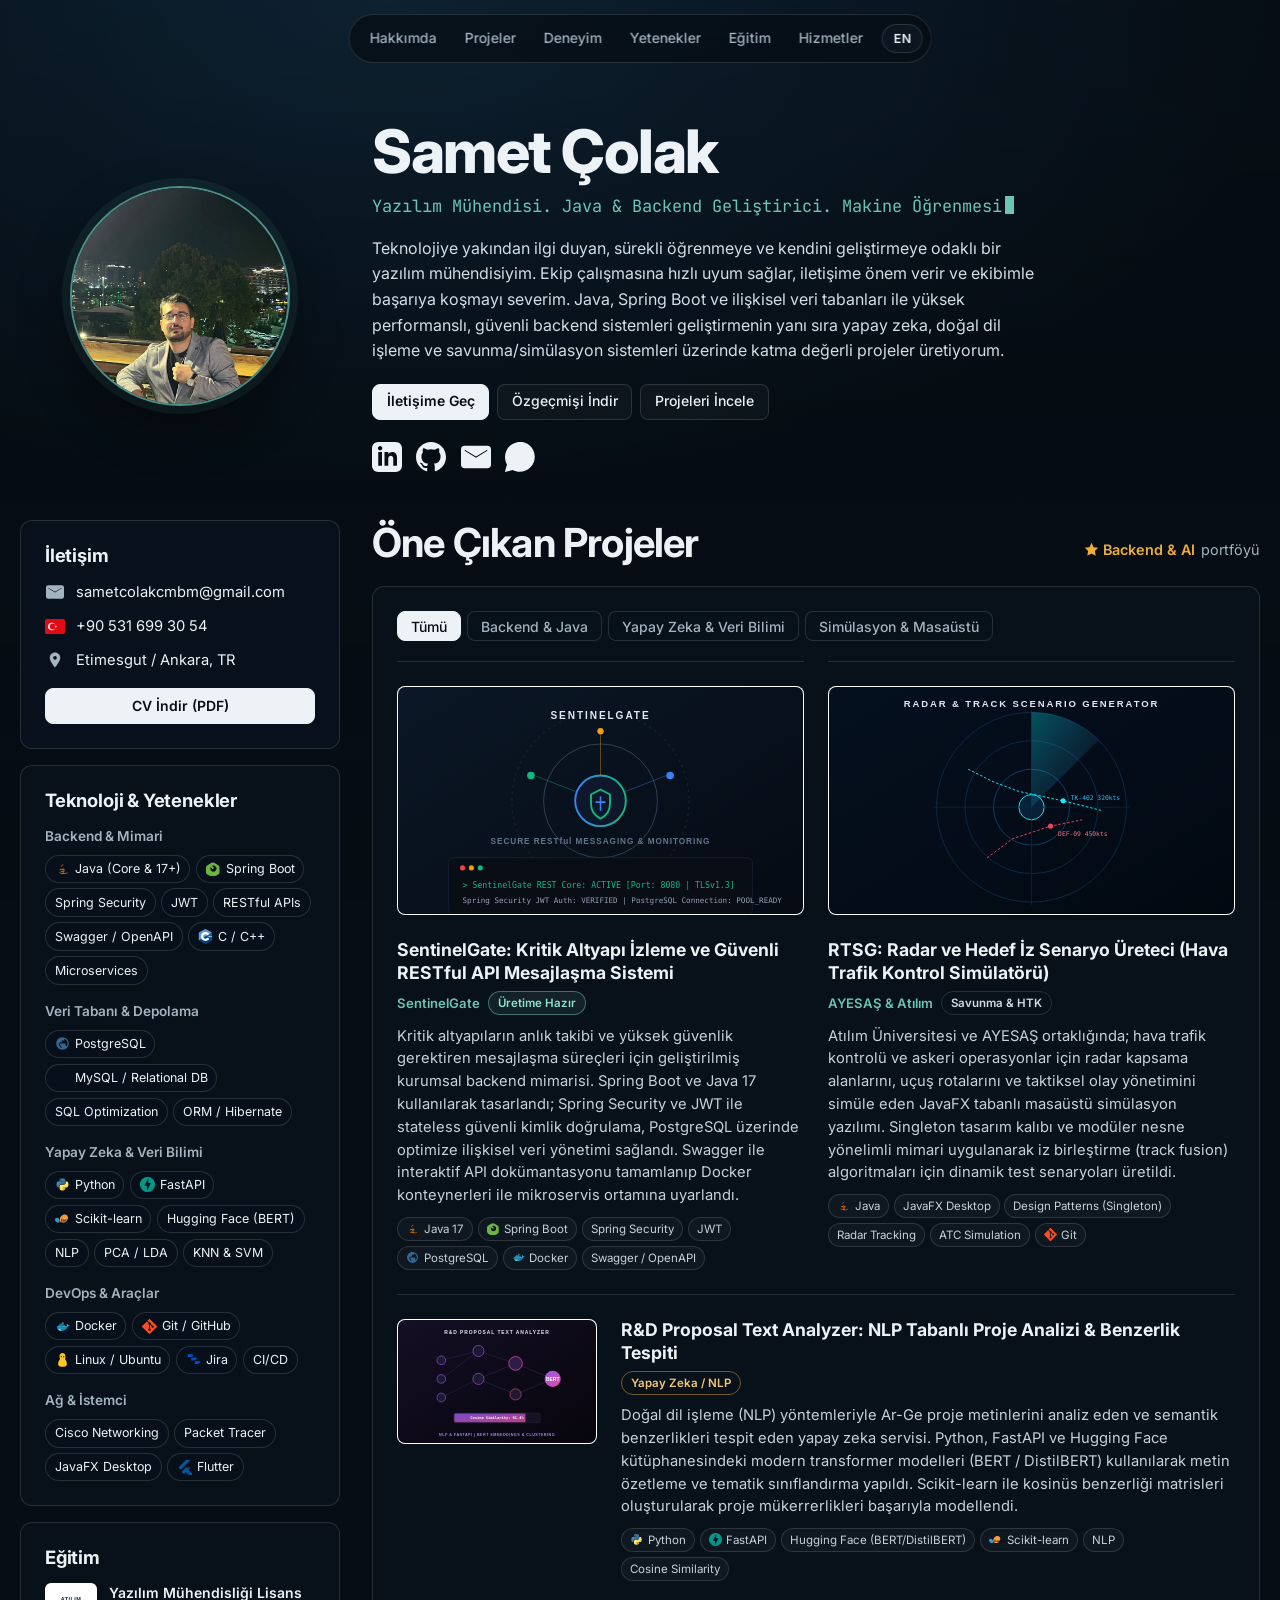
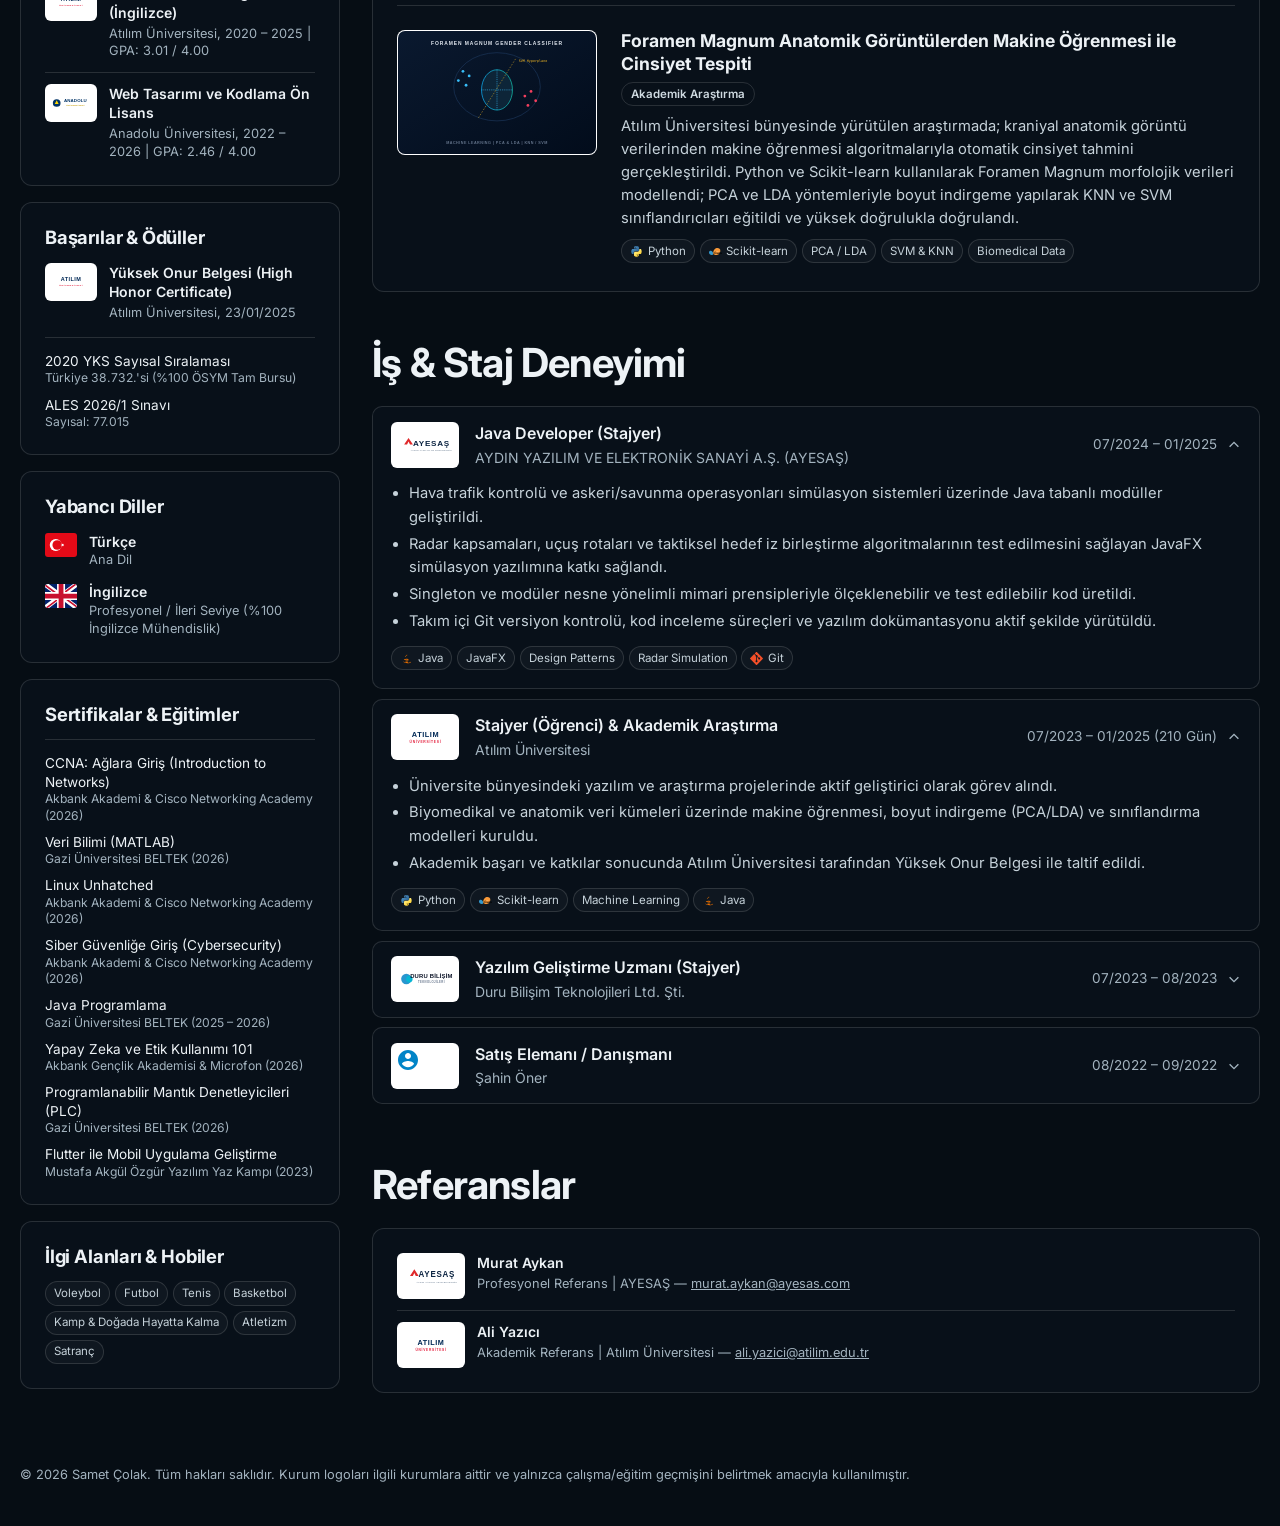
==== index.html @ aaaf3bf4 "feat: initial portfolio deployment" ====
<!doctype html>
<html lang="tr" data-title-en="Samet Çolak | Software Engineer & Backend Developer" data-title-tr="Samet Çolak | Yazılım Mühendisi & Backend Geliştirici">
<head>
<meta charset="utf-8">
<meta name="viewport" content="width=device-width, initial-scale=1">
<script>
(function(){var r=document.documentElement,l;r.classList.add('js');try{l=localStorage.getItem('site-lang')}catch(e){}
r.lang=l==='en'?'en':'tr';document.title=r.dataset['title'+(r.lang==='en'?'En':'Tr')]||r.dataset.titleTr})();
</script>
<title>Samet Çolak | Yazılım Mühendisi & Backend Geliştirici</title>
<meta name="description" content="Samet Çolak: Yazılım Mühendisi ve Backend Geliştirici. Java, Spring Boot, PostgreSQL, Yapay Zeka ve Dağıtık Sistemler.">
<meta name="author" content="Samet Çolak">
<link rel="canonical" href="https://sametcolak.github.io/">
<meta property="og:type" content="profile">
<meta property="og:title" content="Samet Çolak | Yazılım Mühendisi & Backend Geliştirici">
<meta property="og:description" content="Java, Spring Boot, PostgreSQL, Yapay Zeka ve Simülasyon Sistemleri.">
<meta property="og:image" content="assets/img/portrait.jpg">
<meta name="theme-color" content="#060d14">
<link rel="icon" href="assets/img/flags/tr.svg" type="image/svg+xml">
<link rel="preconnect" href="https://fonts.googleapis.com">
<link rel="preconnect" href="https://fonts.gstatic.com" crossorigin>
<link rel="stylesheet" href="https://fonts.googleapis.com/css2?family=Inter:wght@400;500;600;700;800&family=JetBrains+Mono:wght@400;500&display=swap">
<link rel="stylesheet" href="assets/css/site.css">
<script type="application/ld+json">
{
  "@context": "https://schema.org",
  "@type": "Person",
  "name": "Samet Çolak",
  "image": "assets/img/portrait.jpg",
  "email": "mailto:sametcolakcmbm@gmail.com",
  "telephone": "+905316993054",
  "jobTitle": "Software Engineer & Backend Developer",
  "alumniOf": [
    {"@type": "CollegeOrUniversity", "name": "Atılım Üniversitesi"},
    {"@type": "CollegeOrUniversity", "name": "Anadolu Üniversitesi"}
  ],
  "knowsAbout": [
    "Java",
    "Spring Boot",
    "PostgreSQL",
    "Python",
    "Docker",
    "Machine Learning",
    "REST APIs",
    "Software Architecture"
  ]
}
</script>
</head>
<body>
<a class="skip" href="#main"><span lang="en">Skip to content</span><span lang="tr">İçeriğe atla</span></a>
<div id="bg" aria-hidden="true"></div>

<nav class="nav" aria-label="Main">
  <a href="#about"><span lang="en">About</span><span lang="tr">Hakkımda</span></a>
  <a href="#projects"><span lang="en">Projects</span><span lang="tr">Projeler</span></a>
  <a href="#experience"><span lang="en">Experience</span><span lang="tr">Deneyim</span></a>
  <a href="#stack"><span lang="en">Stack</span><span lang="tr">Yetenekler</span></a>
  <a href="#education"><span lang="en">Education</span><span lang="tr">Eğitim</span></a>
  <a href="consulting.html"><span lang="en">Services</span><span lang="tr">Hizmetler</span></a>
  <a class="narrow-only" href="#contact"><span lang="en">Contact</span><span lang="tr">İletişim</span></a>
  <button id="lang-toggle" type="button">EN</button>
</nav>

<main id="main">
<header class="hero wide" id="about">
  <img class="portrait" src="assets/img/portrait.jpg" width="1100" height="1467" alt="Samet Çolak" fetchpriority="high">
  <div class="hero-copy">
    <h1>Samet Çolak</h1>
    <p class="typed" data-tr="Yazılım Mühendisi. Java &amp; Backend Geliştirici. Makine Öğrenmesi &amp; Sistemler." data-en="Software Engineer. Java &amp; Backend Developer. Machine Learning &amp; Systems."><span class="typed-text"><span lang="tr">Yazılım Mühendisi. Java &amp; Backend Geliştirici. Makine Öğrenmesi &amp; Sistemler.</span><span lang="en">Software Engineer. Java &amp; Backend Developer. Machine Learning &amp; Systems.</span></span><i aria-hidden="true"></i></p>
    <p class="bio" lang="tr">Teknolojiye yakından ilgi duyan, sürekli öğrenmeye ve kendini geliştirmeye odaklı bir yazılım mühendisiyim. Ekip çalışmasına hızlı uyum sağlar, iletişime önem verir ve ekibimle başarıya koşmayı severim. Java, Spring Boot ve ilişkisel veri tabanları ile yüksek performanslı, güvenli backend sistemleri geliştirmenin yanı sıra yapay zeka, doğal dil işleme ve savunma/simülasyon sistemleri üzerinde katma değerli projeler üretiyorum.</p>
    <p class="bio" lang="en">Passionate and disciplined Software Engineer focused on building high-performance, secure and scalable backend systems using Java, Spring Boot and relational databases. Experienced in machine learning, NLP and defense/mission-critical simulation software. Committed to continuous learning, strong communication and delivering reliable production systems.</p>
    <div class="acts">
      <a class="act solid" href="mailto:sametcolakcmbm@gmail.com"><span lang="en">Get in touch</span><span lang="tr">İletişime Geç</span></a>
      <a class="act" href="assets/docs/Samet_Colak_CV.pdf" download><span lang="en">Download CV</span><span lang="tr">Özgeçmişi İndir</span></a>
      <a class="act" href="#projects"><span lang="en">Explore Projects</span><span lang="tr">Projeleri İncele</span></a>
    </div>
    <div class="socials">
      <a href="https://www.linkedin.com/in/samet-colak" target="_blank" rel="noopener" aria-label="LinkedIn" title="LinkedIn"><svg viewBox="0 0 24 24" width="30" height="30" fill="currentColor" aria-hidden="true"><path d="M19 0h-14c-2.761 0-5 2.239-5 5v14c0 2.761 2.239 5 5 5h14c2.762 0 5-2.239 5-5v-14c0-2.761-2.238-5-5-5zm-11 19h-3v-11h3v11zm-1.5-12.268c-.966 0-1.75-.79-1.75-1.764s.784-1.764 1.75-1.764 1.75.79 1.75 1.764-.783 1.764-1.75 1.764zm13.5 12.268h-3v-5.604c0-3.368-4-3.113-4 0v5.604h-3v-11h3v1.765c1.396-2.586 7-2.777 7 2.476v6.759z"/></svg></a>
      <a href="https://github.com/sametcolak" target="_blank" rel="noopener" aria-label="GitHub" title="GitHub"><svg viewBox="0 0 24 24" width="30" height="30" fill="currentColor" aria-hidden="true"><path d="M12 0c-6.626 0-12 5.373-12 12 0 5.302 3.438 9.8 8.207 11.387.599.111.793-.261.793-.577v-2.234c-3.338.726-4.033-1.416-4.033-1.416-.546-1.387-1.333-1.756-1.333-1.756-1.089-.745.083-.729.083-.729 1.205.084 1.839 1.237 1.839 1.237 1.07 1.834 2.807 1.304 3.492.997.107-.775.418-1.305.762-1.604-2.665-.305-5.467-1.334-5.467-5.931 0-1.311.469-2.381 1.236-3.221-.124-.303-.535-1.524.117-3.176 0 0 1.008-.322 3.301 1.23.957-.266 1.983-.399 3.003-.404 1.02.005 2.047.138 3.006.404 2.291-1.552 3.297-1.23 3.297-1.23.653 1.653.242 2.874.118 3.176.77.84 1.235 1.911 1.235 3.221 0 4.609-2.807 5.624-5.479 5.921.43.372.823 1.102.823 2.222v3.293c0 .319.192.694.801.576 4.765-1.589 8.199-6.086 8.199-11.386 0-6.627-5.373-12-12-12z"/></svg></a>
      <a href="mailto:sametcolakcmbm@gmail.com" aria-label="Email" title="Email"><svg viewBox="0 0 24 24" width="30" height="30" fill="currentColor" aria-hidden="true"><path d="M3 3h18a3 3 0 0 1 3 3v12a3 3 0 0 1-3 3H3a3 3 0 0 1-3-3V6a3 3 0 0 1 3-3zm0 3.2V7l9 5.6L21 7v-.8l-9 5.4z"/></svg></a>
      <a href="https://wa.me/905316993054" target="_blank" rel="noopener" aria-label="WhatsApp" title="WhatsApp"><svg viewBox="0 0 24 24" width="30" height="30" fill="currentColor" aria-hidden="true"><path d="M12.031 6.172c-3.181 0-5.767 2.586-5.768 5.766-.001 1.298.38 2.27 1.019 3.287l-.582 2.128 2.182-.573c.978.58 1.911.928 3.145.929 3.178 0 5.767-2.587 5.768-5.766.001-3.187-2.575-5.77-5.764-5.771zm3.392 8.244c-.144.405-.837.774-1.17.824-.299.045-.677.063-1.092-.069-.252-.08-.575-.187-.988-.365-1.739-.751-2.874-2.502-2.961-2.617-.087-.116-.708-.94-.708-1.793s.448-1.273.607-1.446c.159-.173.346-.217.462-.217l.332.006c.106.005.249-.04.39.298.144.347.491 1.2.534 1.287.043.087.072.188.014.304-.058.116-.087.188-.173.289l-.26.304c-.087.086-.177.18-.076.354.101.174.449.741.964 1.201.662.591 1.221.774 1.394.86s.275.072.376-.044c.101-.116.433-.506.549-.68.116-.173.231-.145.39-.087s1.011.477 1.184.564.289.13.332.202c.045.072.045.419-.1.824zm-3.423-14.416c-6.627 0-12 5.373-12 12 0 2.158.57 4.184 1.564 5.938l-1.657 6.052 6.223-1.632c1.691.923 3.633 1.448 5.696 1.448 6.627 0 12-5.373 12-12 0-6.627-5.373-12-12-12z"/></svg></a>
    </div>
  </div>
</header>

<div class="layout wide">
<aside class="side" aria-label="Profile details">
  <section class="panel side-card" id="contact">
    <h2><span lang="en">Contact</span><span lang="tr">İletişim</span></h2>
    <ul class="contact-list">
      <li><svg viewBox="0 0 24 24" fill="currentColor" aria-hidden="true"><path d="M3 3h18a3 3 0 0 1 3 3v12a3 3 0 0 1-3 3H3a3 3 0 0 1-3-3V6a3 3 0 0 1 3-3zm0 3.2V7l9 5.6L21 7v-.8l-9 5.4z"/></svg><a href="mailto:sametcolakcmbm@gmail.com">sametcolakcmbm@gmail.com</a></li>
      <li><img src="assets/img/flags/tr.svg" alt="Türkiye" width="20" height="15"><a href="tel:+905316993054">+90 531 699 30 54</a></li>
      <li><svg viewBox="0 0 24 24" fill="currentColor" aria-hidden="true"><path d="M12 2C8.13 2 5 5.13 5 9c0 5.25 7 13 7 13s7-7.75 7-13c0-3.87-3.13-7-7-7zm0 9.5c-1.38 0-2.5-1.12-2.5-2.5s1.12-2.5 2.5-2.5 2.5 1.12 2.5 2.5-1.12 2.5-2.5 2.5z"/></svg><span>Etimesgut / Ankara, TR</span></li>
    </ul>
    <a class="act solid" href="assets/docs/Samet_Colak_CV.pdf" download><span lang="en">Download CV (PDF)</span><span lang="tr">CV İndir (PDF)</span></a>
  </section>

  <div class="side-rest">
    <section class="panel side-card" id="stack">
      <h2><span lang="en">Tech Stack &amp; Skills</span><span lang="tr">Teknoloji &amp; Yetenekler</span></h2>
      <div class="stack-group">
        <h3><span lang="en">Backend &amp; Architecture</span><span lang="tr">Backend &amp; Mimari</span></h3>
        <ul class="chips big">
          <li><img src="assets/img/tech/java.svg" alt="" width="16" height="16" loading="lazy">Java (Core &amp; 17+)</li>
          <li><img src="assets/img/tech/springboot.svg" alt="" width="16" height="16" loading="lazy">Spring Boot</li>
          <li>Spring Security</li>
          <li>JWT</li>
          <li>RESTful APIs</li>
          <li>Swagger / OpenAPI</li>
          <li><img src="assets/img/tech/cplusplus.svg" alt="" width="16" height="16" loading="lazy">C / C++</li>
          <li>Microservices</li>
        </ul>
      </div>
      <div class="stack-group">
        <h3><span lang="en">Databases &amp; Storage</span><span lang="tr">Veri Tabanı &amp; Depolama</span></h3>
        <ul class="chips big">
          <li><img src="assets/img/tech/postgresql.svg" alt="" width="16" height="16" loading="lazy">PostgreSQL</li>
          <li><img src="assets/img/tech/azuresqldatabase.svg" alt="" width="16" height="16" loading="lazy">MySQL / Relational DB</li>
          <li>SQL Optimization</li>
          <li>ORM / Hibernate</li>
        </ul>
      </div>
      <div class="stack-group">
        <h3><span lang="en">AI, ML &amp; Data Science</span><span lang="tr">Yapay Zeka &amp; Veri Bilimi</span></h3>
        <ul class="chips big">
          <li><img src="assets/img/tech/python.svg" alt="" width="16" height="16" loading="lazy">Python</li>
          <li><img src="assets/img/tech/fastapi.svg" alt="" width="16" height="16" loading="lazy">FastAPI</li>
          <li><img src="assets/img/tech/scikitlearn.svg" alt="" width="16" height="16" loading="lazy">Scikit-learn</li>
          <li>Hugging Face (BERT)</li>
          <li>NLP</li>
          <li>PCA / LDA</li>
          <li>KNN &amp; SVM</li>
        </ul>
      </div>
      <div class="stack-group">
        <h3><span lang="en">DevOps &amp; Infrastructure</span><span lang="tr">DevOps &amp; Araçlar</span></h3>
        <ul class="chips big">
          <li><img src="assets/img/tech/docker.svg" alt="" width="16" height="16" loading="lazy">Docker</li>
          <li><img src="assets/img/tech/git.svg" alt="" width="16" height="16" loading="lazy">Git / GitHub</li>
          <li><img src="assets/img/tech/linux.svg" alt="" width="16" height="16" loading="lazy">Linux / Ubuntu</li>
          <li><img src="assets/img/tech/jira.svg" alt="" width="16" height="16" loading="lazy">Jira</li>
          <li>CI/CD</li>
        </ul>
      </div>
      <div class="stack-group">
        <h3><span lang="en">Networking &amp; UI</span><span lang="tr">Ağ &amp; İstemci</span></h3>
        <ul class="chips big">
          <li>Cisco Networking</li>
          <li>Packet Tracer</li>
          <li>JavaFX Desktop</li>
          <li><img src="assets/img/tech/flutter.svg" alt="" width="16" height="16" loading="lazy">Flutter</li>
        </ul>
      </div>
    </section>

    <section class="panel side-card" id="education">
      <h2><span lang="en">Education</span><span lang="tr">Eğitim</span></h2>
      <ul class="rows">
        <li>
          <span class="mini"><img src="assets/img/logos/atilim.svg" alt="Atılım Üniversitesi" loading="lazy"></span>
          <span class="edu-title">
            <strong><span lang="en">B.Sc. in Software Engineering (English)</span><span lang="tr">Yazılım Mühendisliği Lisans (İngilizce)</span></strong>
            <span class="org">Atılım Üniversitesi, 2020 – 2025 | GPA: 3.01 / 4.00</span>
          </span>
        </li>
        <li>
          <span class="mini"><img src="assets/img/logos/anadolu.svg" alt="Anadolu Üniversitesi" loading="lazy"></span>
          <span class="edu-title">
            <strong><span lang="en">Associate Degree in Web Design &amp; Coding</span><span lang="tr">Web Tasarımı ve Kodlama Ön Lisans</span></strong>
            <span class="org">Anadolu Üniversitesi, 2022 – 2026 | GPA: 2.46 / 4.00</span>
          </span>
        </li>
      </ul>
    </section>

    <section class="panel side-card" id="awards">
      <h2><span lang="en">Honors &amp; Achievements</span><span lang="tr">Başarılar &amp; Ödüller</span></h2>
      <ul class="rows">
        <li>
          <span class="mini"><img src="assets/img/logos/atilim.svg" alt="Atılım Üniversitesi" loading="lazy"></span>
          <span class="edu-title">
            <strong><span lang="en">High Honor Certificate (Yüksek Onur Belgesi)</span><span lang="tr">Yüksek Onur Belgesi (High Honor Certificate)</span></strong>
            <span class="org">Atılım Üniversitesi, 23/01/2025</span>
          </span>
        </li>
      </ul>
      <ul class="courses">
        <li><span lang="en">2020 Higher Education Exam (YKS)</span><span lang="tr">2020 YKS Sayısal Sıralaması</span><span class="org">Türkiye 38.732.'si (%100 ÖSYM Tam Bursu)</span></li>
        <li><span lang="en">Academic Staff &amp; Graduate Exam (ALES 2026/1)</span><span lang="tr">ALES 2026/1 Sınavı</span><span class="org">Sayısal: 77.015</span></li>
      </ul>
    </section>

    <section class="panel side-card" id="languages">
      <h2><span lang="en">Languages</span><span lang="tr">Yabancı Diller</span></h2>
      <ul class="langs">
        <li>
          <img src="assets/img/flags/tr.svg" alt="Türkçe" width="40" height="30">
          <span><strong><span lang="en">Turkish</span><span lang="tr">Türkçe</span></strong><span class="org"><span lang="en">Native</span><span lang="tr">Ana Dil</span></span></span>
        </li>
        <li>
          <img src="assets/img/flags/gb.svg" alt="English" width="40" height="30">
          <span><strong><span lang="en">English</span><span lang="tr">İngilizce</span></strong><span class="org"><span lang="en">Professional working proficiency (%100 English degree)</span><span lang="tr">Profesyonel / İleri Seviye (%100 İngilizce Mühendislik)</span></span></span>
        </li>
      </ul>
    </section>

    <section class="panel side-card" id="courses">
      <h2><span lang="en">Certifications &amp; Training</span><span lang="tr">Sertifikalar &amp; Eğitimler</span></h2>
      <ul class="courses">
        <li>CCNA: Ağlara Giriş (Introduction to Networks)<span class="org">Akbank Akademi &amp; Cisco Networking Academy (2026)</span></li>
        <li>Veri Bilimi (MATLAB)<span class="org">Gazi Üniversitesi BELTEK (2026)</span></li>
        <li>Linux Unhatched<span class="org">Akbank Akademi &amp; Cisco Networking Academy (2026)</span></li>
        <li>Siber Güvenliğe Giriş (Cybersecurity)<span class="org">Akbank Akademi &amp; Cisco Networking Academy (2026)</span></li>
        <li>Java Programlama<span class="org">Gazi Üniversitesi BELTEK (2025 – 2026)</span></li>
        <li>Yapay Zeka ve Etik Kullanımı 101<span class="org">Akbank Gençlik Akademisi &amp; Microfon (2026)</span></li>
        <li>Programlanabilir Mantık Denetleyicileri (PLC)<span class="org">Gazi Üniversitesi BELTEK (2026)</span></li>
        <li>Flutter ile Mobil Uygulama Geliştirme<span class="org">Mustafa Akgül Özgür Yazılım Yaz Kampı (2023)</span></li>
      </ul>
    </section>

    <section class="panel side-card" id="hobbies">
      <h2><span lang="en">Interests &amp; Hobbies</span><span lang="tr">İlgi Alanları &amp; Hobiler</span></h2>
      <ul class="chips">
        <li>Voleybol</li>
        <li>Futbol</li>
        <li>Tenis</li>
        <li>Basketbol</li>
        <li>Kamp &amp; Doğada Hayatta Kalma</li>
        <li>Atletizm</li>
        <li>Satranç</li>
      </ul>
    </section>
  </div>
</aside>

<div class="content">
<section class="section" id="projects">
  <div class="sec-head">
    <h2><span lang="en">Featured Projects</span><span lang="tr">Öne Çıkan Projeler</span></h2>
    <a class="stars total" href="https://github.com/sametcolak" target="_blank" rel="noopener"><svg viewBox="0 0 16 16" aria-hidden="true"><path d="M8 .9l2.2 4.6 5 .7-3.6 3.5.9 5L8 12.3l-4.5 2.4.9-5L.8 6.2l5-.7z"/></svg><b>Backend &amp; AI</b><span lang="en">portfolio</span><span lang="tr">portföyü</span></a>
  </div>
  <div class="panel">
    <div class="filters" role="group" aria-label="Filter projects">
      <button type="button" data-filter="all" aria-pressed="true"><span lang="en">All</span><span lang="tr">Tümü</span></button>
      <button type="button" data-filter="backend" aria-pressed="false"><span lang="en">Backend &amp; Java</span><span lang="tr">Backend &amp; Java</span></button>
      <button type="button" data-filter="ai" aria-pressed="false"><span lang="en">AI &amp; Data Science</span><span lang="tr">Yapay Zeka &amp; Veri Bilimi</span></button>
      <button type="button" data-filter="systems" aria-pressed="false"><span lang="en">Simulation &amp; Desktop</span><span lang="tr">Simülasyon &amp; Masaüstü</span></button>
    </div>
    <div class="list" id="grid">

      <!-- SentinelGate -->
      <article class="card feature" data-tags="backend">
        <a class="thumb" href="#sentinelgate" tabindex="-1"><img src="assets/img/work/sentinelgate.svg" width="640" height="400" loading="lazy" alt="SentinelGate Secure Backend Architecture"></a>
        <div class="card-body">
          <div class="card-head">
            <h3><span lang="en">SentinelGate: Critical Infrastructure Monitoring &amp; Secure RESTful API Backend</span><span lang="tr">SentinelGate: Kritik Altyapı İzleme ve Güvenli RESTful API Mesajlaşma Sistemi</span></h3>
            <div class="badges">
              <span class="card-name">SentinelGate</span>
              <span class="badge prod"><span lang="en">Production-ready</span><span lang="tr">Üretime Hazır</span></span>
            </div>
          </div>
          <p lang="tr">Kritik altyapıların anlık takibi ve yüksek güvenlik gerektiren mesajlaşma süreçleri için geliştirilmiş kurumsal backend mimarisi. Spring Boot ve Java 17 kullanılarak tasarlandı; Spring Security ve JWT ile stateless güvenli kimlik doğrulama, PostgreSQL üzerinde optimize ilişkisel veri yönetimi sağlandı. Swagger ile interaktif API dokümantasyonu tamamlanıp Docker konteynerleri ile mikroservis ortamına uyarlandı.</p>
          <p lang="en">Enterprise backend architecture engineered for critical infrastructure monitoring and high-assurance messaging. Built with Java 17 and Spring Boot, featuring stateless JWT authentication via Spring Security, optimized relational schema on PostgreSQL, interactive Swagger documentation, and full Docker containerization for seamless deployment.</p>
          <ul class="chips">
            <li><img src="assets/img/tech/java.svg" alt="" width="16" height="16" loading="lazy">Java 17</li>
            <li><img src="assets/img/tech/springboot.svg" alt="" width="16" height="16" loading="lazy">Spring Boot</li>
            <li>Spring Security</li>
            <li>JWT</li>
            <li><img src="assets/img/tech/postgresql.svg" alt="" width="16" height="16" loading="lazy">PostgreSQL</li>
            <li><img src="assets/img/tech/docker.svg" alt="" width="16" height="16" loading="lazy">Docker</li>
            <li>Swagger / OpenAPI</li>
          </ul>
        </div>
      </article>

      <!-- RTSG -->
      <article class="card feature" data-tags="systems backend">
        <a class="thumb" href="#rtsg" tabindex="-1"><img src="assets/img/work/rtsg.svg" width="640" height="400" loading="lazy" alt="Radar and Track Scenario Generator ATC Simulator"></a>
        <div class="card-body">
          <div class="card-head">
            <h3><span lang="en">RTSG: Radar &amp; Track Scenario Generator (Air Traffic Control Simulation)</span><span lang="tr">RTSG: Radar ve Hedef İz Senaryo Üreteci (Hava Trafik Kontrol Simülatörü)</span></h3>
            <div class="badges">
              <span class="card-name">AYESAŞ &amp; Atılım</span>
              <span class="badge"><span lang="en">Defense &amp; ATC</span><span lang="tr">Savunma &amp; HTK</span></span>
            </div>
          </div>
          <p lang="tr">Atılım Üniversitesi ve AYESAŞ ortaklığında; hava trafik kontrolü ve askeri operasyonlar için radar kapsama alanlarını, uçuş rotalarını ve taktiksel olay yönetimini simüle eden JavaFX tabanlı masaüstü simülasyon yazılımı. Singleton tasarım kalıbı ve modüler nesne yönelimli mimari uygulanarak iz birleştirme (track fusion) algoritmaları için dinamik test senaryoları üretildi.</p>
          <p lang="en">Developed in collaboration with Atılım University and AYESAŞ: A modular JavaFX desktop simulation platform simulating radar coverage envelopes, flight corridors, and tactical event management for air traffic control and military operations. Utilized Singleton design pattern and scalable OOP architecture to generate test scenarios for track-fusion algorithms.</p>
          <ul class="chips">
            <li><img src="assets/img/tech/java.svg" alt="" width="16" height="16" loading="lazy">Java</li>
            <li>JavaFX Desktop</li>
            <li>Design Patterns (Singleton)</li>
            <li>Radar Tracking</li>
            <li>ATC Simulation</li>
            <li><img src="assets/img/tech/git.svg" alt="" width="16" height="16" loading="lazy">Git</li>
          </ul>
        </div>
      </article>

      <!-- R&D Proposal Text Analyzer -->
      <article class="card" data-tags="ai backend">
        <a class="thumb" href="#rd-analyzer" tabindex="-1"><img src="assets/img/work/rd-analyzer.svg" width="640" height="400" loading="lazy" alt="R&amp;D Proposal Text Analyzer NLP System"></a>
        <div class="card-body">
          <div class="card-head">
            <h3><span lang="en">R&amp;D Proposal Text Analyzer: NLP Similarity &amp; Classification Service</span><span lang="tr">R&amp;D Proposal Text Analyzer: NLP Tabanlı Proje Analizi &amp; Benzerlik Tespiti</span></h3>
            <div class="badges">
              <span class="badge dev"><span lang="en">AI / NLP</span><span lang="tr">Yapay Zeka / NLP</span></span>
            </div>
          </div>
          <p lang="tr">Doğal dil işleme (NLP) yöntemleriyle Ar-Ge proje metinlerini analiz eden ve semantik benzerlikleri tespit eden yapay zeka servisi. Python, FastAPI ve Hugging Face kütüphanesindeki modern transformer modelleri (BERT / DistilBERT) kullanılarak metin özetleme ve tematik sınıflandırma yapıldı. Scikit-learn ile kosinüs benzerliği matrisleri oluşturularak proje mükerrerlikleri başarıyla modellendi.</p>
          <p lang="en">AI service engineered to analyze R&amp;D project proposals and detect semantic overlap using advanced Natural Language Processing. Built with Python, FastAPI, and Hugging Face transformer models (BERT / DistilBERT) for automated text summarization and categorization. Generates cosine similarity matrices via Scikit-learn to prevent proposal duplication.</p>
          <ul class="chips">
            <li><img src="assets/img/tech/python.svg" alt="" width="16" height="16" loading="lazy">Python</li>
            <li><img src="assets/img/tech/fastapi.svg" alt="" width="16" height="16" loading="lazy">FastAPI</li>
            <li>Hugging Face (BERT/DistilBERT)</li>
            <li><img src="assets/img/tech/scikitlearn.svg" alt="" width="16" height="16" loading="lazy">Scikit-learn</li>
            <li>NLP</li>
            <li>Cosine Similarity</li>
          </ul>
        </div>
      </article>

      <!-- Foramen Magnum Gender Classifier -->
      <article class="card" data-tags="ai">
        <a class="thumb" href="#foramen-magnum" tabindex="-1"><img src="assets/img/work/foramen-magnum.svg" width="640" height="400" loading="lazy" alt="Machine Learning Cranial Analysis"></a>
        <div class="card-body">
          <div class="card-head">
            <h3><span lang="en">Foramen Magnum Anatomical Gender Classifier with Machine Learning</span><span lang="tr">Foramen Magnum Anatomik Görüntülerden Makine Öğrenmesi ile Cinsiyet Tespiti</span></h3>
            <div class="badges">
              <span class="badge"><span lang="en">Academic Research</span><span lang="tr">Akademik Araştırma</span></span>
            </div>
          </div>
          <p lang="tr">Atılım Üniversitesi bünyesinde yürütülen araştırmada; kraniyal anatomik görüntü verilerinden makine öğrenmesi algoritmalarıyla otomatik cinsiyet tahmini gerçekleştirildi. Python ve Scikit-learn kullanılarak Foramen Magnum morfolojik verileri modellendi; PCA ve LDA yöntemleriyle boyut indirgeme yapılarak KNN ve SVM sınıflandırıcıları eğitildi ve yüksek doğrulukla doğrulandı.</p>
          <p lang="en">Academic research conducted at Atılım University: Automated gender determination from cranial anatomical imagery using machine learning. Utilized Python and Scikit-learn to process morphological data, applied PCA and LDA for dimensionality reduction, and trained high-precision KNN and SVM classifiers with comprehensive cross-validation.</p>
          <ul class="chips">
            <li><img src="assets/img/tech/python.svg" alt="" width="16" height="16" loading="lazy">Python</li>
            <li><img src="assets/img/tech/scikitlearn.svg" alt="" width="16" height="16" loading="lazy">Scikit-learn</li>
            <li>PCA / LDA</li>
            <li>SVM &amp; KNN</li>
            <li>Biomedical Data</li>
          </ul>
        </div>
      </article>

    </div>
  </div>
</section>

<section class="section" id="experience">
  <h2><span lang="en">Work Experience</span><span lang="tr">İş &amp; Staj Deneyimi</span></h2>

  <!-- AYESAŞ -->
  <details class="job" open>
    <summary>
      <span class="mini"><img src="assets/img/logos/ayesas.svg" alt="AYESAŞ" loading="lazy"></span>
      <span class="job-title">
        <strong><span lang="en">Java Developer (Intern)</span><span lang="tr">Java Developer (Stajyer)</span></strong>
        <span class="org">AYDIN YAZILIM VE ELEKTRONİK SANAYİ A.Ş. (AYESAŞ)</span>
      </span>
      <span class="yr">07/2024 – 01/2025<svg class="chev" viewBox="0 0 16 16" aria-hidden="true"><path d="M3 6l5 5 5-5" fill="none" stroke="currentColor" stroke-width="1.6"/></svg></span>
    </summary>
    <div class="job-body">
      <ul lang="tr">
        <li>Hava trafik kontrolü ve askeri/savunma operasyonları simülasyon sistemleri üzerinde Java tabanlı modüller geliştirildi.</li>
        <li>Radar kapsamaları, uçuş rotaları ve taktiksel hedef iz birleştirme algoritmalarının test edilmesini sağlayan JavaFX simülasyon yazılımına katkı sağlandı.</li>
        <li>Singleton ve modüler nesne yönelimli mimari prensipleriyle ölçeklenebilir ve test edilebilir kod üretildi.</li>
        <li>Takım içi Git versiyon kontrolü, kod inceleme süreçleri ve yazılım dokümantasyonu aktif şekilde yürütüldü.</li>
      </ul>
      <ul lang="en">
        <li>Developed Java modules for air traffic control and military operations simulation systems.</li>
        <li>Contributed to JavaFX-based simulation software replicating radar coverage envelopes, flight tracks, and track fusion test cases.</li>
        <li>Engineered clean, testable code applying Singleton design pattern and modular object-oriented software architecture.</li>
        <li>Actively collaborated in Git workflows, code reviews, and comprehensive software documentation.</li>
      </ul>
      <ul class="chips">
        <li><img src="assets/img/tech/java.svg" alt="" width="16" height="16" loading="lazy">Java</li>
        <li>JavaFX</li>
        <li>Design Patterns</li>
        <li>Radar Simulation</li>
        <li><img src="assets/img/tech/git.svg" alt="" width="16" height="16" loading="lazy">Git</li>
      </ul>
    </div>
  </details>

  <!-- Atılım Üniversitesi -->
  <details class="job" open>
    <summary>
      <span class="mini"><img src="assets/img/logos/atilim.svg" alt="Atılım Üniversitesi" loading="lazy"></span>
      <span class="job-title">
        <strong><span lang="en">Software Intern &amp; Academic Researcher</span><span lang="tr">Stajyer (Öğrenci) &amp; Akademik Araştırma</span></strong>
        <span class="org">Atılım Üniversitesi</span>
      </span>
      <span class="yr">07/2023 – 01/2025 (210 Gün)<svg class="chev" viewBox="0 0 16 16" aria-hidden="true"><path d="M3 6l5 5 5-5" fill="none" stroke="currentColor" stroke-width="1.6"/></svg></span>
    </summary>
    <div class="job-body">
      <ul lang="tr">
        <li>Üniversite bünyesindeki yazılım ve araştırma projelerinde aktif geliştirici olarak görev alındı.</li>
        <li>Biyomedikal ve anatomik veri kümeleri üzerinde makine öğrenmesi, boyut indirgeme (PCA/LDA) ve sınıflandırma modelleri kuruldu.</li>
        <li>Akademik başarı ve katkılar sonucunda Atılım Üniversitesi tarafından Yüksek Onur Belgesi ile taltif edildi.</li>
      </ul>
      <ul lang="en">
        <li>Participated as a key developer in academic and applied software research projects within the university.</li>
        <li>Implemented machine learning pipelines, dimensionality reduction (PCA/LDA), and classification models on anatomical datasets.</li>
        <li>Awarded the High Honor Certificate by Atılım University for academic and technical excellence.</li>
      </ul>
      <ul class="chips">
        <li><img src="assets/img/tech/python.svg" alt="" width="16" height="16" loading="lazy">Python</li>
        <li><img src="assets/img/tech/scikitlearn.svg" alt="" width="16" height="16" loading="lazy">Scikit-learn</li>
        <li>Machine Learning</li>
        <li><img src="assets/img/tech/java.svg" alt="" width="16" height="16" loading="lazy">Java</li>
      </ul>
    </div>
  </details>

  <!-- Duru Bilişim -->
  <details class="job">
    <summary>
      <span class="mini"><img src="assets/img/logos/durubilisim.svg" alt="Duru Bilişim" loading="lazy"></span>
      <span class="job-title">
        <strong><span lang="en">Software Development Specialist (Intern)</span><span lang="tr">Yazılım Geliştirme Uzmanı (Stajyer)</span></strong>
        <span class="org">Duru Bilişim Teknolojileri Ltd. Şti.</span>
      </span>
      <span class="yr">07/2023 – 08/2023<svg class="chev" viewBox="0 0 16 16" aria-hidden="true"><path d="M3 6l5 5 5-5" fill="none" stroke="currentColor" stroke-width="1.6"/></svg></span>
    </summary>
    <div class="job-body">
      <ul lang="tr">
        <li>Kurumsal yazılım geliştirme süreçlerinde backend servislerinin geliştirilmesi ve veri tabanı entegrasyonlarına katkı sağlandı.</li>
        <li>İlişkisel veri tabanı tasarımı, SQL sorgu optimizasyonu ve REST API uç noktalarının oluşturulmasında görev alındı.</li>
      </ul>
      <ul lang="en">
        <li>Contributed to enterprise backend application development and relational database management.</li>
        <li>Assisted in SQL query optimization, data modeling, and RESTful API endpoint integration.</li>
      </ul>
      <ul class="chips">
        <li><img src="assets/img/tech/java.svg" alt="" width="16" height="16" loading="lazy">Java</li>
        <li><img src="assets/img/tech/azuresqldatabase.svg" alt="" width="16" height="16" loading="lazy">SQL / Relational DB</li>
        <li>REST API</li>
        <li><img src="assets/img/tech/git.svg" alt="" width="16" height="16" loading="lazy">Git</li>
      </ul>
    </div>
  </details>

  <!-- Şahin Öner -->
  <details class="job">
    <summary>
      <span class="mini"><svg viewBox="0 0 24 24" fill="#0284c7" width="24" height="24"><path d="M12 2C6.48 2 2 6.48 2 12s4.48 10 10 10 10-4.48 10-10S17.52 2 12 2zm0 3c1.66 0 3 1.34 3 3s-1.34 3-3 3-3-1.34-3-3 1.34-3 3-3zm0 14.2c-2.5 0-4.71-1.28-6-3.22.03-1.99 4-3.08 6-3.08 1.99 0 5.97 1.09 6 3.08-1.29 1.94-3.5 3.22-6 3.22z"/></svg></span>
      <span class="job-title">
        <strong><span lang="en">Sales Associate &amp; Customer Consultant</span><span lang="tr">Satış Elemanı / Danışmanı</span></strong>
        <span class="org">Şahin Öner</span>
      </span>
      <span class="yr">08/2022 – 09/2022<svg class="chev" viewBox="0 0 16 16" aria-hidden="true"><path d="M3 6l5 5 5-5" fill="none" stroke="currentColor" stroke-width="1.6"/></svg></span>
    </summary>
    <div class="job-body">
      <ul lang="tr">
        <li>Müşteri taleplerinin analizi, etkili iletişim, kriz yönetimi ve zaman planlaması yetenekleri geliştirildi.</li>
      </ul>
      <ul lang="en">
        <li>Gained practical experience in client communication, conflict resolution, active listening, and high-stress workload management.</li>
      </ul>
    </div>
  </details>
</section>

<!-- References Section -->
<section class="section" id="references">
  <h2><span lang="en">References</span><span lang="tr">Referanslar</span></h2>
  <div class="panel">
    <ul class="rows">
      <li>
        <span class="mini"><img src="assets/img/logos/ayesas.svg" alt="AYESAŞ" loading="lazy"></span>
        <span class="edu-title">
          <strong>Murat Aykan</strong>
          <span class="org"><span lang="en">Professional Reference</span><span lang="tr">Profesyonel Referans</span> | AYESAŞ — <a href="mailto:murat.aykan@ayesas.com">murat.aykan@ayesas.com</a></span>
        </span>
      </li>
      <li>
        <span class="mini"><img src="assets/img/logos/atilim.svg" alt="Atılım Üniversitesi" loading="lazy"></span>
        <span class="edu-title">
          <strong>Ali Yazıcı</strong>
          <span class="org"><span lang="en">Academic Reference</span><span lang="tr">Akademik Referans</span> | Atılım Üniversitesi — <a href="mailto:ali.yazici@atilim.edu.tr">ali.yazici@atilim.edu.tr</a></span>
        </span>
      </li>
    </ul>
  </div>
</section>

</div>
</div>
</main>

<footer class="footer wide">
  <p lang="tr">© 2026 Samet Çolak. Tüm hakları saklıdır. Kurum logoları ilgili kurumlara aittir ve yalnızca çalışma/eğitim geçmişini belirtmek amacıyla kullanılmıştır.</p>
  <p lang="en">© 2026 Samet Çolak. All rights reserved. Logos belong to their respective owners and identify professional and academic background.</p>
</footer>
<script src="assets/js/site.js"></script>
</body>
</html>
---- assets/css/site.css ----
:root {
  --side: 320px;
  --bg: #060d14;
  --ink: #edf2f6;
  --mute: #a3b3bf;
  --line: rgba(255, 255, 255, .13);
  --card: rgba(9, 19, 28, .78);
  --accent: #6cc4b4;
  --gold: #f0ae36;
  color-scheme: dark;
}

* { box-sizing: border-box; }
html { scroll-behavior: smooth; scroll-padding-top: 5.5rem; interpolate-size: allow-keywords; }
body {
  margin: 0;
  background: radial-gradient(120% 90% at 30% 0, #10283a 0, var(--bg) 60%) fixed var(--bg);
  color: var(--ink);
  font: 400 1rem/1.6 Inter, system-ui, sans-serif;
  overflow-x: hidden;
}
img { max-width: 100%; height: auto; display: block; }
a { color: inherit; }
ul { list-style: none; margin: 0; padding: 0; }
h1, h2, h3, p { margin: 0; }
[hidden] { display: none !important; }
html[lang="en"] body [lang="es"], html[lang="en"] body [lang="tr"],
html[lang="tr"] body [lang="en"], html[lang="tr"] body [lang="es"],
html[lang="es"] body [lang="en"], html[lang="es"] body [lang="tr"] { display: none !important; }
:focus-visible { outline: 2px solid var(--accent); outline-offset: 2px; }

#bg { position: fixed; inset: 0; z-index: -1; }
#bg::after { content: ""; position: absolute; inset: 0; background: linear-gradient(rgba(6, 13, 20, .25), rgba(6, 13, 20, .55)); }

.skip { position: absolute; left: -999px; }
.skip:focus { left: 1rem; top: 1rem; z-index: 20; background: var(--ink); color: var(--bg); padding: .5rem 1rem; }
.wrap { width: min(1120px, 100% - 2.5rem); margin-inline: auto; }
.wide { width: min(1320px, 100% - 2.5rem); margin-inline: auto; }

.nav {
  position: fixed; z-index: 10; top: .9rem; left: 50%; translate: -50% 0;
  display: flex; align-items: center; gap: .15rem;
  max-width: calc(100% - 1.5rem); padding: .35rem .45rem;
  background: rgba(6, 13, 20, .72); backdrop-filter: blur(12px);
  border: 1px solid var(--line); border-radius: 999px;
  overflow-x: auto; scrollbar-width: none;
}
.nav a { padding: .4rem .8rem; border-radius: 999px; font-size: .875rem; font-weight: 500; text-decoration: none; white-space: nowrap; color: var(--mute); transition: color .2s, background .2s; }
.nav a:hover, .nav a[data-on] { color: var(--ink); background: rgba(255, 255, 255, .09); }
#lang-toggle { flex: none; position: sticky; right: 0; margin-left: .25rem; background: #0b1620; padding: .35rem .7rem; font: 600 .78rem Inter, sans-serif; color: var(--ink); border: 1px solid var(--line); border-radius: 999px; cursor: pointer; }
#lang-toggle:hover { border-color: var(--accent); }

.hero {
  display: grid; grid-template-columns: var(--side) minmax(0, 1fr); gap: 2rem; align-items: center;
  padding-block: 7.5rem 3rem;
}
.portrait {
  justify-self: center; width: 220px; height: 220px; object-fit: cover; object-position: 50% 20%;
  border-radius: 50%; border: 2px solid rgba(108, 196, 180, .7);
  box-shadow: 0 0 0 8px rgba(108, 196, 180, .08), 0 20px 50px rgba(0, 0, 0, .45);
}
h1 { font-size: clamp(2.3rem, 5.2vw, 3.75rem); font-weight: 800; line-height: 1.05; letter-spacing: -.025em; }
.typed { min-height: 1.6em; margin-top: .6rem; font: 400 clamp(.86rem, 1.6vw, 1.06rem)/1.6 "JetBrains Mono", monospace; color: var(--accent); }
.typed i { display: inline-block; width: .55em; height: 1.05em; margin-left: .15em; vertical-align: -.15em; background: var(--accent); animation: blink 1.1s steps(2) infinite; }
.typed.static i { display: none; }
@keyframes blink { 50% { opacity: 0; } }
.bio { max-width: 68ch; margin-top: 1rem; color: #d3dde4; }
.js .hero > * { animation: rise .7s cubic-bezier(.2, .7, .2, 1) backwards; }
.js .hero-copy { animation-delay: .12s; }
@keyframes rise { from { opacity: 0; transform: translateY(14px); } }

.acts { display: flex; flex-wrap: wrap; gap: .5rem; margin-top: 1.25rem; }
.act {
  display: inline-flex; align-items: center; gap: .45rem; min-height: 2.25rem; padding: .35rem .85rem;
  font-size: .875rem; font-weight: 500; text-decoration: none;
  border: 1px solid var(--line); border-radius: 8px; background: rgba(255, 255, 255, .03);
  transition: border-color .2s, background .2s, transform .2s;
}
.act:hover { border-color: rgba(255, 255, 255, .4); background: rgba(255, 255, 255, .08); transform: translateY(-1px); }
.act.solid { background: var(--ink); color: var(--bg); border-color: var(--ink); font-weight: 600; }
.act.solid:hover { background: #fff; }
.act img { width: 16px; height: 16px; }

.stars { display: inline-flex; align-items: center; gap: .25rem; font-size: .78rem; color: var(--gold); text-decoration: none; }
.stars svg { width: 13px; height: 13px; fill: currentColor; }
.stars b { font-weight: 600; }
.stars.inline { margin-left: .15rem; }
.forks { font-size: .78rem; color: var(--mute); }

.section { padding-block: 0 3rem; }
.layout { display: grid; grid-template-columns: var(--side) minmax(0, 1fr); gap: 2rem; align-items: start; }
.side { align-self: stretch; }
.content { min-width: 0; }
.side-card { padding: 1.25rem; margin-bottom: 1rem; }
.side h2 { font-size: 1.15rem; letter-spacing: -.01em; margin-bottom: .9rem; }
#contact { position: sticky; top: 4.4rem; z-index: 2; background: rgba(9, 19, 28, .94); }
.side-rest > section { scroll-margin-top: 14.5rem; }
.contact-list { display: grid; gap: .65rem; margin-bottom: 1rem; font-size: .92rem; }
.contact-list li { display: flex; align-items: center; gap: .7rem; }
.contact-list svg, .contact-list img { flex: none; width: 20px; height: 15px; object-fit: cover; border-radius: 2px; }
.contact-list svg { height: 18px; color: var(--mute); }
.contact-list a { text-decoration: none; }
.contact-list a:hover { color: var(--accent); }
#contact .act { justify-content: center; width: 100%; }
h2 { font-size: clamp(1.8rem, 3.6vw, 2.5rem); font-weight: 700; letter-spacing: -.02em; line-height: 1.15; margin-bottom: 1.25rem; }

.filters { display: flex; flex-wrap: wrap; gap: .4rem; margin-bottom: 1.25rem; }
.filters button { padding: .35rem .8rem; font: 500 .875rem Inter, sans-serif; color: var(--mute); background: rgba(9, 19, 28, .6); border: 1px solid var(--line); border-radius: 8px; cursor: pointer; transition: color .2s, background .2s; }
.filters button:hover { color: var(--ink); }
.filters button[aria-pressed="true"] { color: var(--bg); background: var(--ink); border-color: var(--ink); }

.panel { padding: 1.5rem; background: var(--card); border: 1px solid var(--line); border-radius: 12px; }
.sec-head { display: flex; flex-wrap: wrap; align-items: baseline; justify-content: space-between; gap: .5rem 1rem; margin-bottom: 1.25rem; }
.sec-head h2 { margin: 0; }
.stars.total { font-size: .9rem; }
.stars.total svg { width: 15px; height: 15px; align-self: center; }
.stars.total span { color: var(--mute); margin-left: .1rem; }

.card {
  --x: 50%; --y: 0;
  position: relative; display: grid; grid-template-columns: 200px minmax(0, 1fr); gap: 1.5rem; padding-block: 1.5rem;
  border-top: 1px solid var(--line);
}
.card::before {
  content: ""; position: absolute; inset: 0 -1.5rem; pointer-events: none; opacity: 0; transition: opacity .25s;
  background: radial-gradient(420px circle at var(--x) var(--y), rgba(108, 196, 180, .08), transparent 70%);
}
.card:hover::before { opacity: 1; }
.card > * { position: relative; }
.card:last-of-type { padding-bottom: .25rem; }
#grid { display: grid; grid-template-columns: repeat(2, minmax(0, 1fr)); column-gap: 1.5rem; }
#grid > * { grid-column: 1 / -1; }
#grid > .card.feature { grid-column: auto; grid-template-columns: minmax(0, 1fr); align-content: start; }
.card.feature::before { inset: 0; }
.card.feature .thumb { width: 100%; height: auto; aspect-ratio: 16 / 9; }
.thumb video { display: block; width: 100%; height: 100%; object-fit: cover; background: #0e1621; }
.card.private { grid-template-columns: minmax(0, 1fr); padding-block: 1.1rem; }
.private-head { margin-top: 2rem; padding-bottom: .9rem; font-size: 1rem; font-weight: 600; color: var(--mute); }
.card-body { display: flex; flex-direction: column; gap: .6rem; min-width: 0; }
.card-head { display: flex; flex-direction: column; align-items: flex-start; gap: .4rem; }
.card-name { font-size: .82rem; font-weight: 600; color: var(--accent); }
.card h3 { font-size: 1.1rem; font-weight: 700; line-height: 1.3; }
.card p { font-size: .92rem; line-height: 1.55; color: #c6d2da; max-width: 75ch; }
.card .acts { margin-top: .15rem; }
.card .act { min-height: 2rem; font-size: .8rem; padding: .25rem .7rem; }
.thumb { display: block; width: 200px; height: 125px; overflow: hidden; border: 1px solid var(--line); border-radius: 8px; background: #fff; }
.thumb img { width: 100%; height: 100%; object-fit: cover; object-position: top; transition: transform .5s; }
.card:hover a.thumb img { transform: scale(1.04); }
.thumb.tile { display: flex; align-items: center; justify-content: center; gap: 1rem; background: rgba(255, 255, 255, .05); }
.thumb.tile img { width: 30px; height: 30px; object-fit: contain; }

.badges { display: flex; flex-wrap: wrap; align-items: center; gap: .35rem .5rem; }
.badge { padding: .1rem .55rem; font-size: .72rem; font-weight: 600; color: #cfdae1; border: 1px solid var(--line); border-radius: 999px; }
.badge.prod { color: #8fe3c9; border-color: rgba(108, 196, 180, .5); background: rgba(108, 196, 180, .1); }
.badge.dev { color: #f4c776; border-color: rgba(240, 174, 54, .45); }

.chips { display: flex; flex-wrap: wrap; gap: .3rem; }
.chips li { display: inline-flex; align-items: center; gap: .3rem; padding: .12rem .5rem; font-size: .72rem; color: #c6d2da; border: 1px solid var(--line); border-radius: 999px; background: rgba(255, 255, 255, .03); }
.chips img { width: 13px; height: 13px; }
.chips.big { gap: .35rem; }
.chips.big li { padding: .2rem .55rem; font-size: .78rem; color: var(--ink); background: rgba(9, 19, 28, .72); transition: border-color .2s, transform .2s; }
.chips.big li:hover { border-color: rgba(255, 255, 255, .4); transform: translateY(-1px); }
.chips.big img { width: 15px; height: 15px; }

.more { display: block; margin: 1.25rem auto 0; padding: .45rem 1.1rem; font: 500 .9rem Inter, sans-serif; color: var(--ink); background: rgba(9, 19, 28, .8); border: 1px solid var(--line); border-radius: 8px; cursor: pointer; }
.more:hover { border-color: rgba(255, 255, 255, .4); }
.also { margin-top: 1.25rem; font-size: .875rem; color: var(--mute); }
.also a { margin-left: .6rem; color: var(--ink); text-underline-offset: 3px; }
#experience .also a { margin-left: 0; }

.stack-group + .stack-group { margin-top: 1rem; }
.stack-group h3 { font-size: .85rem; font-weight: 600; color: var(--mute); margin-bottom: .45rem; }
.anim .stack-group li { opacity: 0; }
.anim .stack-group.in li { animation: rise .4s ease-out backwards; animation-delay: calc(var(--i) * 28ms); opacity: 1; }

.job { background: var(--card); border: 1px solid var(--line); border-radius: 10px; margin-bottom: .6rem; }
.job summary { display: flex; gap: 1rem; align-items: center; padding: .85rem 1.15rem; cursor: pointer; list-style: none; }
.job summary::-webkit-details-marker { display: none; }
.job-title { flex: 1; min-width: 0; }
.job strong, .rows strong { display: block; font-weight: 600; }
.org { display: block; font-size: .875rem; color: var(--mute); }
.yr { display: inline-flex; align-items: center; gap: .6rem; flex: none; font-size: .85rem; color: var(--mute); }
.chev { width: 14px; height: 14px; transition: rotate .25s; }
.job[open] > summary .chev { rotate: 180deg; }
.job::details-content { height: 0; overflow: hidden; transition: height .28s ease, content-visibility .28s allow-discrete; }
.job[open]::details-content { height: auto; }
.job-body { padding: 0 1.15rem 1.1rem; }
.job-body > ul:not(.chips) { list-style: disc; padding-left: 1.1rem; margin-bottom: .8rem; font-size: .92rem; color: #c6d2da; }
.job-body > ul:not(.chips) li + li { margin-top: .2rem; }

.mini { flex: none; display: grid; grid-template: minmax(0, 1fr) / minmax(0, 1fr); width: 68px; height: 46px; padding: .3rem; background: #fff; border-radius: 6px; }
.side .mini { width: 52px; height: 38px; padding: .25rem; }
.mini img { width: 100%; height: 100%; object-fit: contain; }
.rows li { display: flex; align-items: flex-start; gap: .75rem; padding-block: .7rem; font-size: .875rem; line-height: 1.4; }
.rows li:first-child { padding-top: 0; }
.rows li:last-child { padding-bottom: 0; }
.rows li + li { border-top: 1px solid var(--line); }
.rows .org { font-size: .8rem; margin-top: .15rem; }
.courses { display: grid; gap: .55rem; margin-top: .9rem; padding-top: .9rem; border-top: 1px solid var(--line); font-size: .85rem; line-height: 1.35; }
.courses .org { font-size: .76rem; }
.edu-title { flex: 1; min-width: 0; }

.pubs { display: grid; gap: 1rem; }
.pub { display: flex; align-items: center; gap: 1.25rem; text-decoration: none; }
.pub + .pub { padding-top: 1rem; border-top: 1px solid var(--line); }
.pub img { flex: none; width: 120px; height: 75px; object-fit: cover; border-radius: 6px; background: #fff; }
.pub strong { display: block; font-weight: 600; }
.pub:hover strong { text-decoration: underline; text-underline-offset: 3px; }

.langs { display: grid; gap: .8rem; font-size: .875rem; line-height: 1.4; }
.langs li { display: flex; align-items: flex-start; gap: .75rem; }
.langs img { flex: none; width: 32px; height: 24px; margin-top: .1rem; object-fit: cover; border-radius: 3px; }
.langs strong { display: block; font-weight: 600; }
.langs .org { font-size: .8rem; }

.socials { display: flex; flex-wrap: wrap; gap: .9rem; margin-top: 1.4rem; }
.socials a { display: block; color: var(--ink); line-height: 0; transition: color .2s, transform .2s; }
.socials a:hover { color: var(--accent); transform: translateY(-2px); }
.act img.flag { width: 20px; height: 15px; object-fit: cover; border-radius: 2px; }

.footer { padding-block: 1.5rem 2.5rem; font-size: .8rem; color: var(--mute); }

/* Consulting page */
.page-head { padding-block: 7rem 2rem; }
.lede { max-width: 62ch; margin-top: .75rem; font-size: 1.1rem; color: #d3dde4; }
.service { display: grid; grid-template-columns: 1fr 2fr; gap: 1.5rem; margin-bottom: 1rem; padding: 1.5rem; background: var(--card); border: 1px solid var(--line); border-radius: 12px; }
.service h2 { font-size: 1.3rem; margin: 0; }
.service ul { list-style: disc; padding-left: 1.1rem; margin-top: .7rem; font-size: .95rem; color: #c6d2da; }
.proof { margin-top: .9rem; font-size: .9rem; color: var(--mute); }
.proof a { color: var(--ink); text-underline-offset: 3px; }
.advice { margin-block: 1.5rem 2rem; }
.advice a { margin-left: 0; }

@media (min-width: 1001px) {
  .narrow-only { display: none; }
}
@media (max-width: 1000px) {
  .hero { grid-template-columns: 220px minmax(0, 1fr); }
  .layout { display: flex; flex-direction: column; align-items: stretch; gap: 0; }
  .side, .side-rest { display: contents; }
  #contact { position: static; order: 0; background: var(--card); }
  .content { order: 1; }
  .side-rest > section { order: 2; scroll-margin-top: 0; }
}
@media (max-width: 900px) {
  .service { grid-template-columns: 1fr; }
}
@media (max-width: 640px) {
  .nav { left: .75rem; right: .75rem; translate: none; }
  .nav a { padding: .35rem .6rem; font-size: .82rem; }
  .hero { grid-template-columns: 1fr; gap: 1.5rem; padding-block: 5.5rem 2rem; }
  .portrait { width: 136px; height: 136px; }
  .panel { padding: 1rem; }
  .card { grid-template-columns: 1fr; gap: .9rem; }
  .card::before { inset: 0 -1rem; }
  #grid > .card.feature { grid-column: 1 / -1; }
  .thumb { width: 100%; height: auto; aspect-ratio: 16 / 9; }
  .job summary { flex-wrap: wrap; padding-inline: .9rem; }
  .job summary .job-title { flex-basis: calc(100% - 68px - 1rem); }
  .job summary .yr { margin-left: calc(68px + 1rem); }
  .job-body { padding-inline: .9rem; }
  .pub img { width: 84px; height: 56px; }
  .socials { gap: .6rem; }
  .socials svg { width: 28px; height: 28px; }
  .section { padding-block: 0 2.25rem; }
  .also a { display: inline-block; margin: .2rem .6rem 0 0; }
}
@media (prefers-reduced-motion: reduce) {
  html { scroll-behavior: auto; }
  *, *::before, *::after { animation: none !important; transition: none !important; }
}
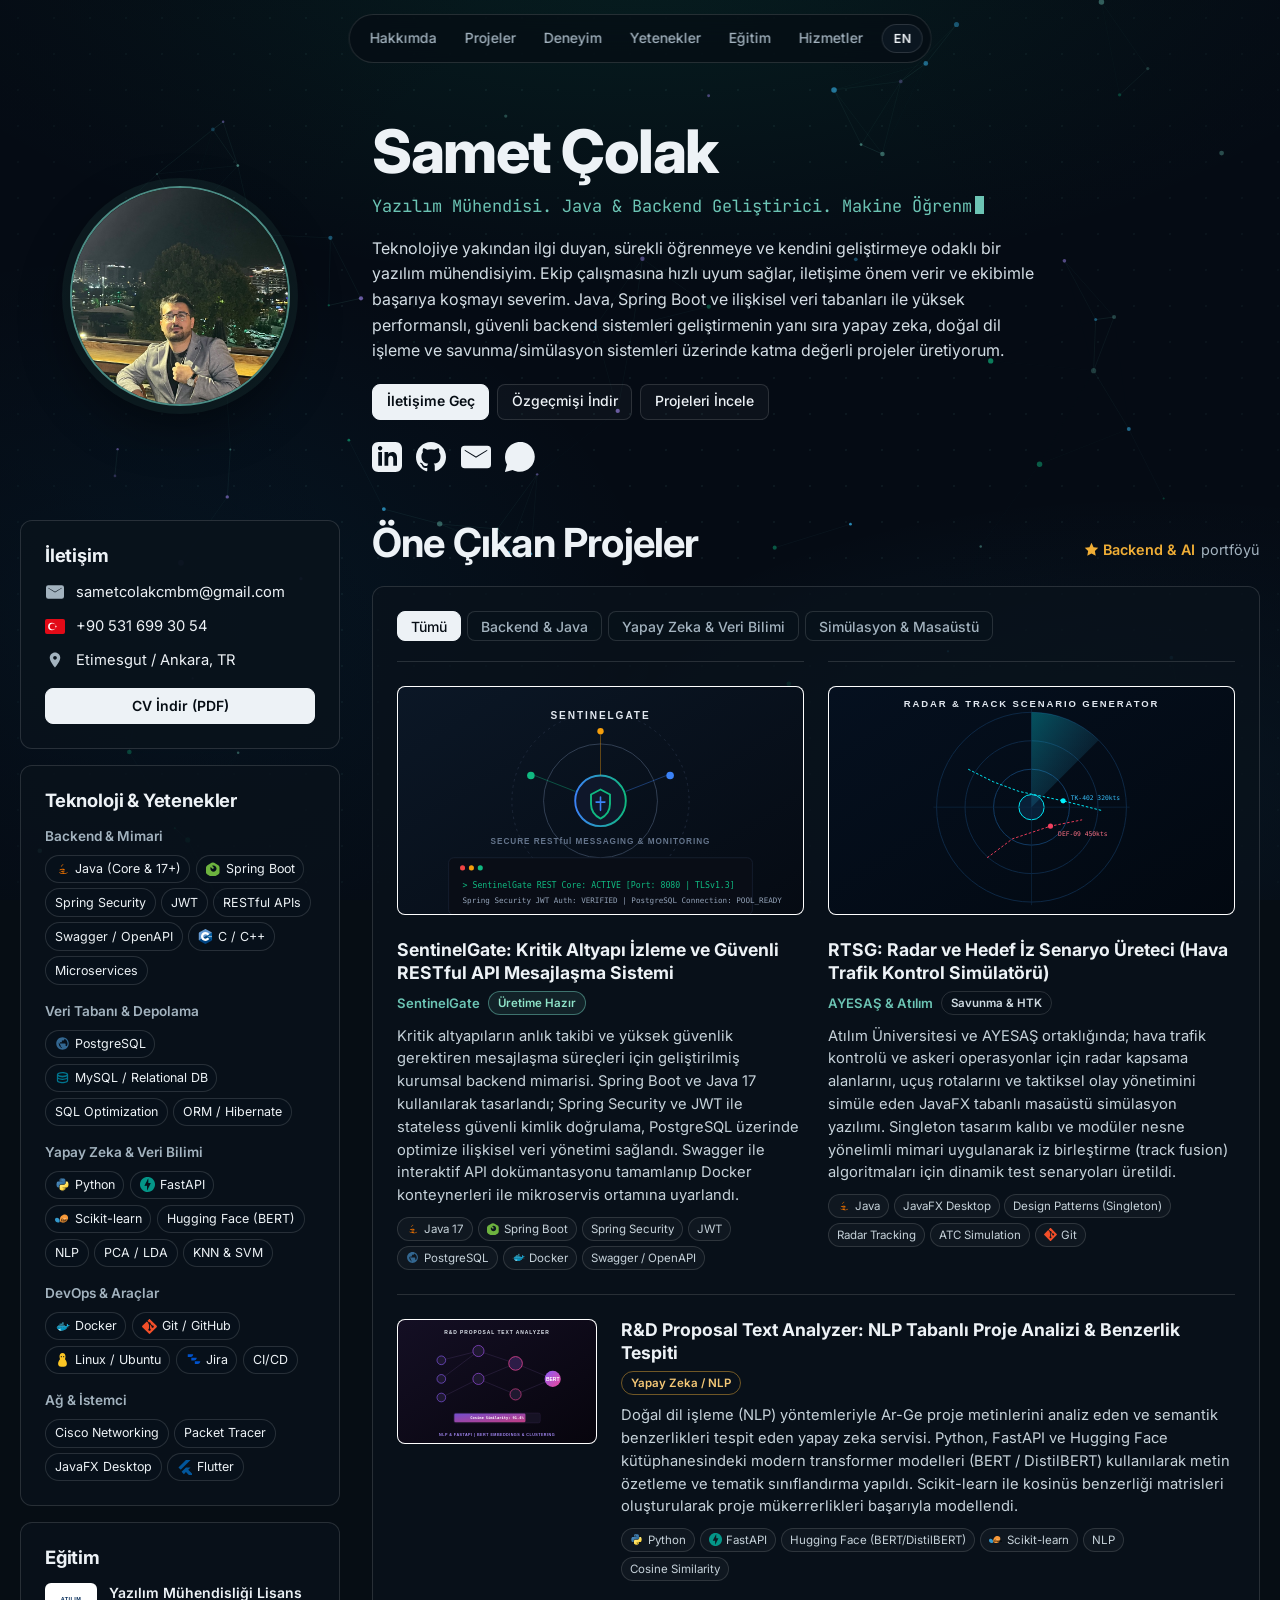
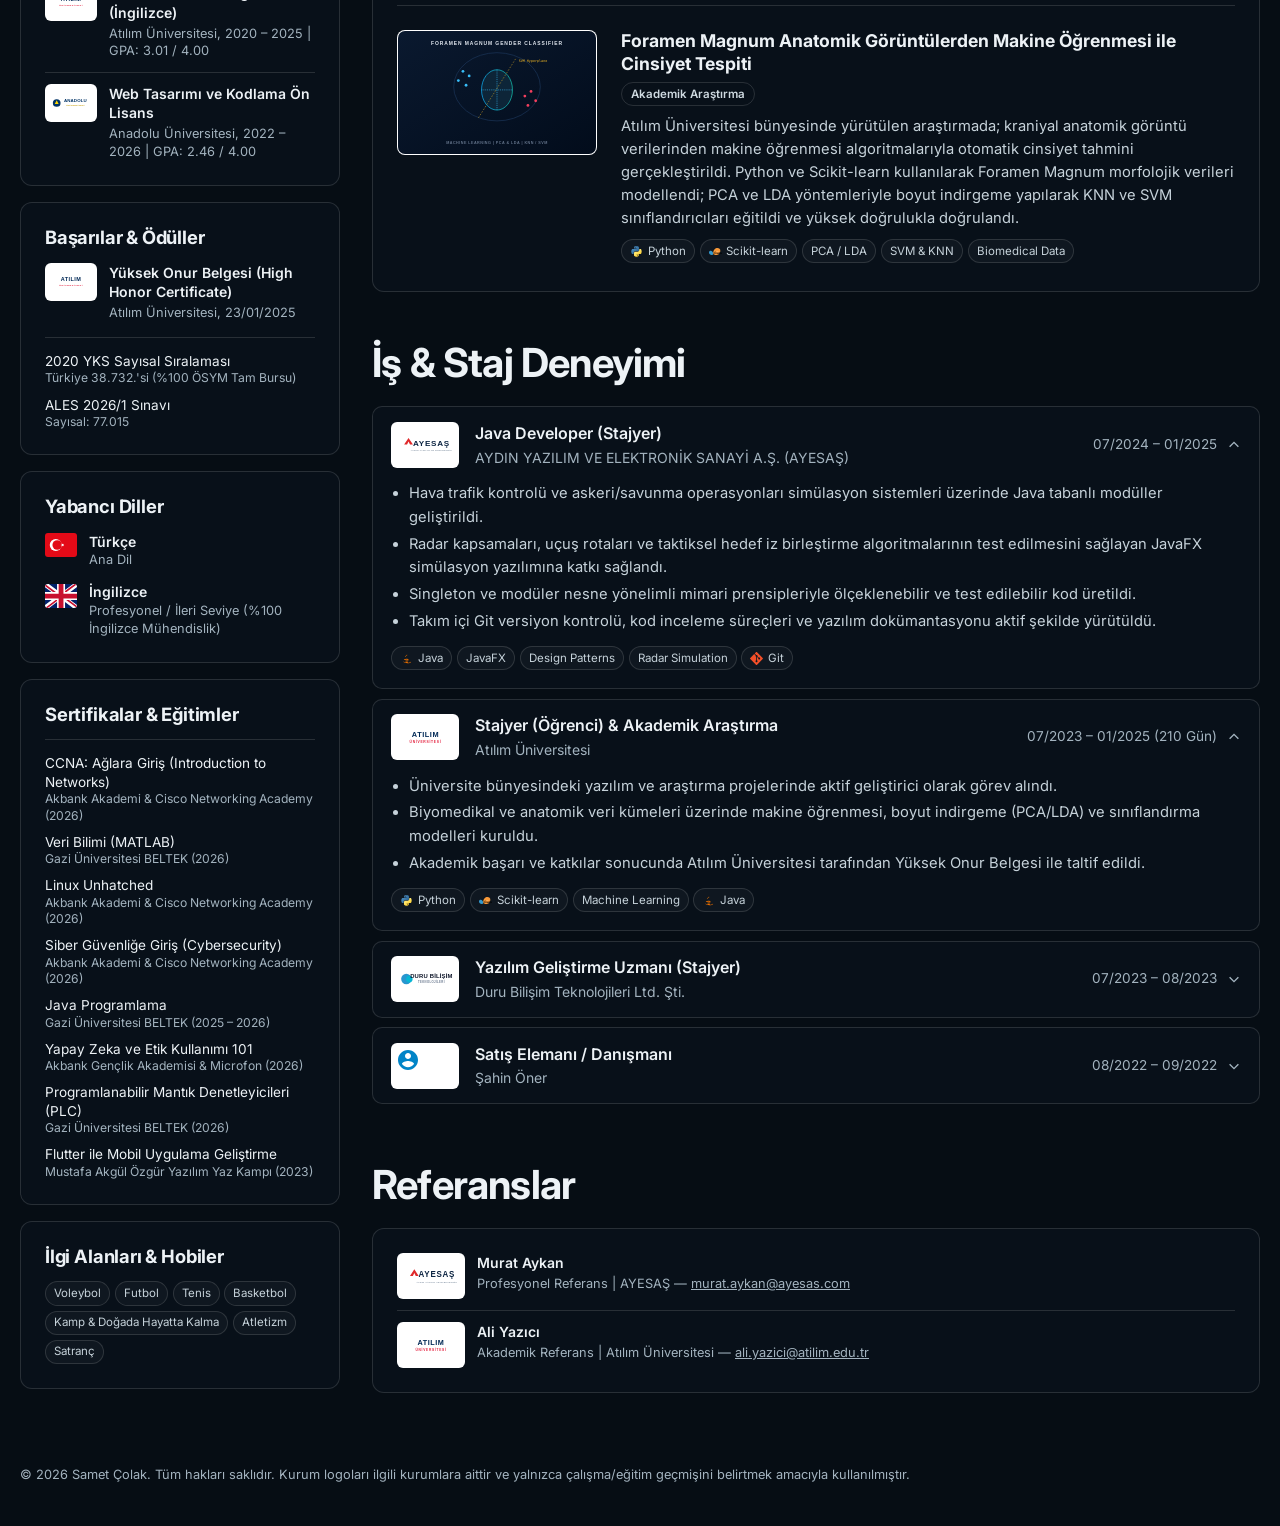
==== commit 5497eaf0: "Revise portfolio: remove unused Facundo assets and implement custom neural particle network backgrou" ====
--- a/index.html
+++ b/index.html
@@ -77,7 +77,7 @@
     </div>
     <div class="socials">
       <a href="https://www.linkedin.com/in/samet-colak" target="_blank" rel="noopener" aria-label="LinkedIn" title="LinkedIn"><svg viewBox="0 0 24 24" width="30" height="30" fill="currentColor" aria-hidden="true"><path d="M19 0h-14c-2.761 0-5 2.239-5 5v14c0 2.761 2.239 5 5 5h14c2.762 0 5-2.239 5-5v-14c0-2.761-2.238-5-5-5zm-11 19h-3v-11h3v11zm-1.5-12.268c-.966 0-1.75-.79-1.75-1.764s.784-1.764 1.75-1.764 1.75.79 1.75 1.764-.783 1.764-1.75 1.764zm13.5 12.268h-3v-5.604c0-3.368-4-3.113-4 0v5.604h-3v-11h3v1.765c1.396-2.586 7-2.777 7 2.476v6.759z"/></svg></a>
-      <a href="https://github.com/sametcolak" target="_blank" rel="noopener" aria-label="GitHub" title="GitHub"><svg viewBox="0 0 24 24" width="30" height="30" fill="currentColor" aria-hidden="true"><path d="M12 0c-6.626 0-12 5.373-12 12 0 5.302 3.438 9.8 8.207 11.387.599.111.793-.261.793-.577v-2.234c-3.338.726-4.033-1.416-4.033-1.416-.546-1.387-1.333-1.756-1.333-1.756-1.089-.745.083-.729.083-.729 1.205.084 1.839 1.237 1.839 1.237 1.07 1.834 2.807 1.304 3.492.997.107-.775.418-1.305.762-1.604-2.665-.305-5.467-1.334-5.467-5.931 0-1.311.469-2.381 1.236-3.221-.124-.303-.535-1.524.117-3.176 0 0 1.008-.322 3.301 1.23.957-.266 1.983-.399 3.003-.404 1.02.005 2.047.138 3.006.404 2.291-1.552 3.297-1.23 3.297-1.23.653 1.653.242 2.874.118 3.176.77.84 1.235 1.911 1.235 3.221 0 4.609-2.807 5.624-5.479 5.921.43.372.823 1.102.823 2.222v3.293c0 .319.192.694.801.576 4.765-1.589 8.199-6.086 8.199-11.386 0-6.627-5.373-12-12-12z"/></svg></a>
+      <a href="https://github.com/sametttclk" target="_blank" rel="noopener" aria-label="GitHub" title="GitHub"><svg viewBox="0 0 24 24" width="30" height="30" fill="currentColor" aria-hidden="true"><path d="M12 0c-6.626 0-12 5.373-12 12 0 5.302 3.438 9.8 8.207 11.387.599.111.793-.261.793-.577v-2.234c-3.338.726-4.033-1.416-4.033-1.416-.546-1.387-1.333-1.756-1.333-1.756-1.089-.745.083-.729.083-.729 1.205.084 1.839 1.237 1.839 1.237 1.07 1.834 2.807 1.304 3.492.997.107-.775.418-1.305.762-1.604-2.665-.305-5.467-1.334-5.467-5.931 0-1.311.469-2.381 1.236-3.221-.124-.303-.535-1.524.117-3.176 0 0 1.008-.322 3.301 1.23.957-.266 1.983-.399 3.003-.404 1.02.005 2.047.138 3.006.404 2.291-1.552 3.297-1.23 3.297-1.23.653 1.653.242 2.874.118 3.176.77.84 1.235 1.911 1.235 3.221 0 4.609-2.807 5.624-5.479 5.921.43.372.823 1.102.823 2.222v3.293c0 .319.192.694.801.576 4.765-1.589 8.199-6.086 8.199-11.386 0-6.627-5.373-12-12-12z"/></svg></a>
       <a href="mailto:sametcolakcmbm@gmail.com" aria-label="Email" title="Email"><svg viewBox="0 0 24 24" width="30" height="30" fill="currentColor" aria-hidden="true"><path d="M3 3h18a3 3 0 0 1 3 3v12a3 3 0 0 1-3 3H3a3 3 0 0 1-3-3V6a3 3 0 0 1 3-3zm0 3.2V7l9 5.6L21 7v-.8l-9 5.4z"/></svg></a>
       <a href="https://wa.me/905316993054" target="_blank" rel="noopener" aria-label="WhatsApp" title="WhatsApp"><svg viewBox="0 0 24 24" width="30" height="30" fill="currentColor" aria-hidden="true"><path d="M12.031 6.172c-3.181 0-5.767 2.586-5.768 5.766-.001 1.298.38 2.27 1.019 3.287l-.582 2.128 2.182-.573c.978.58 1.911.928 3.145.929 3.178 0 5.767-2.587 5.768-5.766.001-3.187-2.575-5.77-5.764-5.771zm3.392 8.244c-.144.405-.837.774-1.17.824-.299.045-.677.063-1.092-.069-.252-.08-.575-.187-.988-.365-1.739-.751-2.874-2.502-2.961-2.617-.087-.116-.708-.94-.708-1.793s.448-1.273.607-1.446c.159-.173.346-.217.462-.217l.332.006c.106.005.249-.04.39.298.144.347.491 1.2.534 1.287.043.087.072.188.014.304-.058.116-.087.188-.173.289l-.26.304c-.087.086-.177.18-.076.354.101.174.449.741.964 1.201.662.591 1.221.774 1.394.86s.275.072.376-.044c.101-.116.433-.506.549-.68.116-.173.231-.145.39-.087s1.011.477 1.184.564.289.13.332.202c.045.072.045.419-.1.824zm-3.423-14.416c-6.627 0-12 5.373-12 12 0 2.158.57 4.184 1.564 5.938l-1.657 6.052 6.223-1.632c1.691.923 3.633 1.448 5.696 1.448 6.627 0 12-5.373 12-12 0-6.627-5.373-12-12-12z"/></svg></a>
     </div>
@@ -116,7 +116,7 @@
         <h3><span lang="en">Databases &amp; Storage</span><span lang="tr">Veri Tabanı &amp; Depolama</span></h3>
         <ul class="chips big">
           <li><img src="assets/img/tech/postgresql.svg" alt="" width="16" height="16" loading="lazy">PostgreSQL</li>
-          <li><img src="assets/img/tech/azuresqldatabase.svg" alt="" width="16" height="16" loading="lazy">MySQL / Relational DB</li>
+          <li><img src="assets/img/tech/mysql.svg" alt="" width="16" height="16" loading="lazy">MySQL / Relational DB</li>
           <li>SQL Optimization</li>
           <li>ORM / Hibernate</li>
         </ul>
@@ -238,7 +238,7 @@
 <section class="section" id="projects">
   <div class="sec-head">
     <h2><span lang="en">Featured Projects</span><span lang="tr">Öne Çıkan Projeler</span></h2>
-    <a class="stars total" href="https://github.com/sametcolak" target="_blank" rel="noopener"><svg viewBox="0 0 16 16" aria-hidden="true"><path d="M8 .9l2.2 4.6 5 .7-3.6 3.5.9 5L8 12.3l-4.5 2.4.9-5L.8 6.2l5-.7z"/></svg><b>Backend &amp; AI</b><span lang="en">portfolio</span><span lang="tr">portföyü</span></a>
+    <a class="stars total" href="https://github.com/sametttclk" target="_blank" rel="noopener"><svg viewBox="0 0 16 16" aria-hidden="true"><path d="M8 .9l2.2 4.6 5 .7-3.6 3.5.9 5L8 12.3l-4.5 2.4.9-5L.8 6.2l5-.7z"/></svg><b>Backend &amp; AI</b><span lang="en">portfolio</span><span lang="tr">portföyü</span></a>
   </div>
   <div class="panel">
     <div class="filters" role="group" aria-label="Filter projects">
@@ -434,7 +434,7 @@
       </ul>
       <ul class="chips">
         <li><img src="assets/img/tech/java.svg" alt="" width="16" height="16" loading="lazy">Java</li>
-        <li><img src="assets/img/tech/azuresqldatabase.svg" alt="" width="16" height="16" loading="lazy">SQL / Relational DB</li>
+        <li><img src="assets/img/tech/mysql.svg" alt="" width="16" height="16" loading="lazy">SQL / Relational DB</li>
         <li>REST API</li>
         <li><img src="assets/img/tech/git.svg" alt="" width="16" height="16" loading="lazy">Git</li>
       </ul>
--- a/assets/css/site.css
+++ b/assets/css/site.css
@@ -29,8 +29,33 @@
 html[lang="es"] body [lang="en"], html[lang="es"] body [lang="tr"] { display: none !important; }
 :focus-visible { outline: 2px solid var(--accent); outline-offset: 2px; }
 
-#bg { position: fixed; inset: 0; z-index: -1; }
-#bg::after { content: ""; position: absolute; inset: 0; background: linear-gradient(rgba(6, 13, 20, .25), rgba(6, 13, 20, .55)); }
+#bg {
+  position: fixed;
+  inset: 0;
+  z-index: -1;
+  background-color: #050b14;
+  background-image:
+    radial-gradient(ellipse 90% 60% at 50% -10%, rgba(16, 185, 129, 0.12), transparent 70%),
+    radial-gradient(ellipse 70% 50% at 90% 90%, rgba(56, 189, 248, 0.10), transparent 70%),
+    radial-gradient(ellipse 60% 60% at 10% 70%, rgba(14, 165, 233, 0.08), transparent 70%),
+    radial-gradient(rgba(108, 196, 180, 0.07) 1px, transparent 1px);
+  background-size: 100% 100%, 100% 100%, 100% 100%, 36px 36px;
+  overflow: hidden;
+}
+#bg canvas {
+  position: absolute;
+  inset: 0;
+  width: 100%;
+  height: 100%;
+  pointer-events: none;
+}
+#bg::after {
+  content: "";
+  position: absolute;
+  inset: 0;
+  background: radial-gradient(circle at 50% 40%, transparent 40%, rgba(5, 11, 20, 0.65) 100%);
+  pointer-events: none;
+}
 
 .skip { position: absolute; left: -999px; }
 .skip:focus { left: 1rem; top: 1rem; z-index: 20; background: var(--ink); color: var(--bg); padding: .5rem 1rem; }
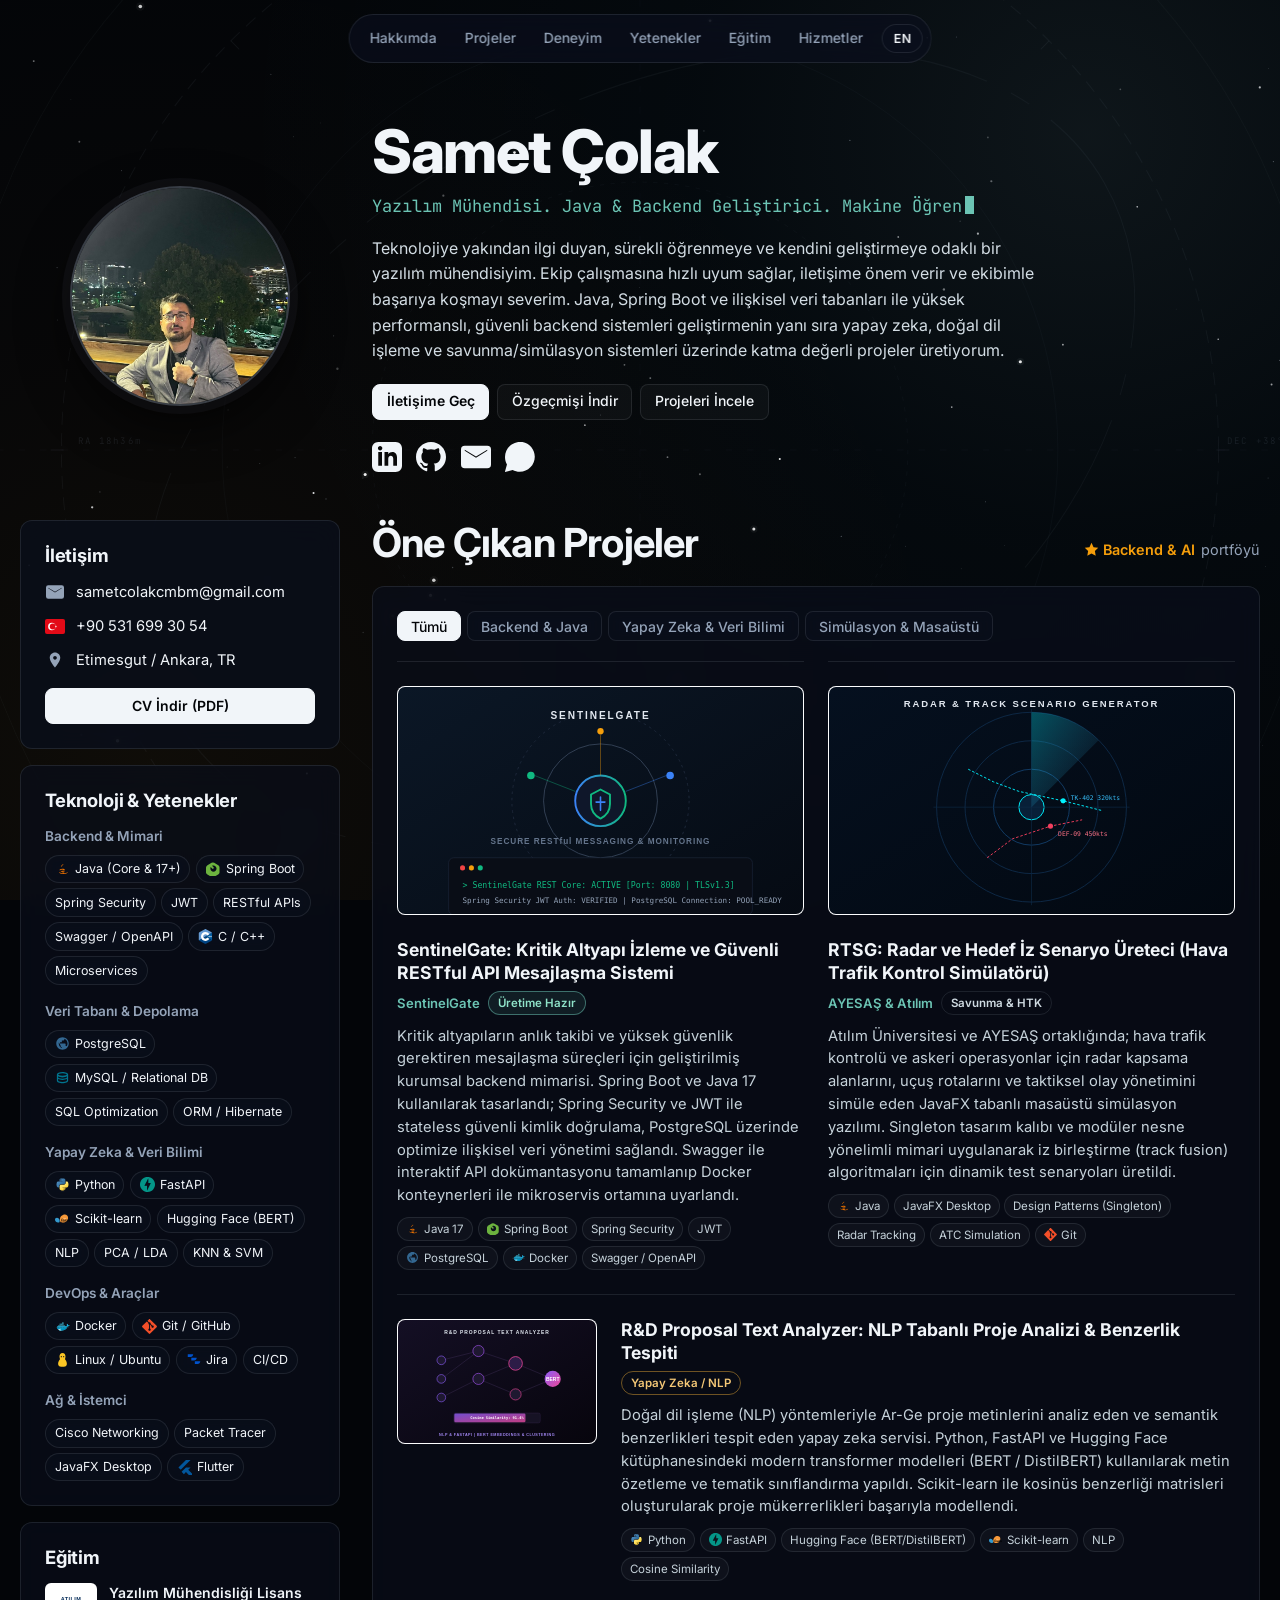
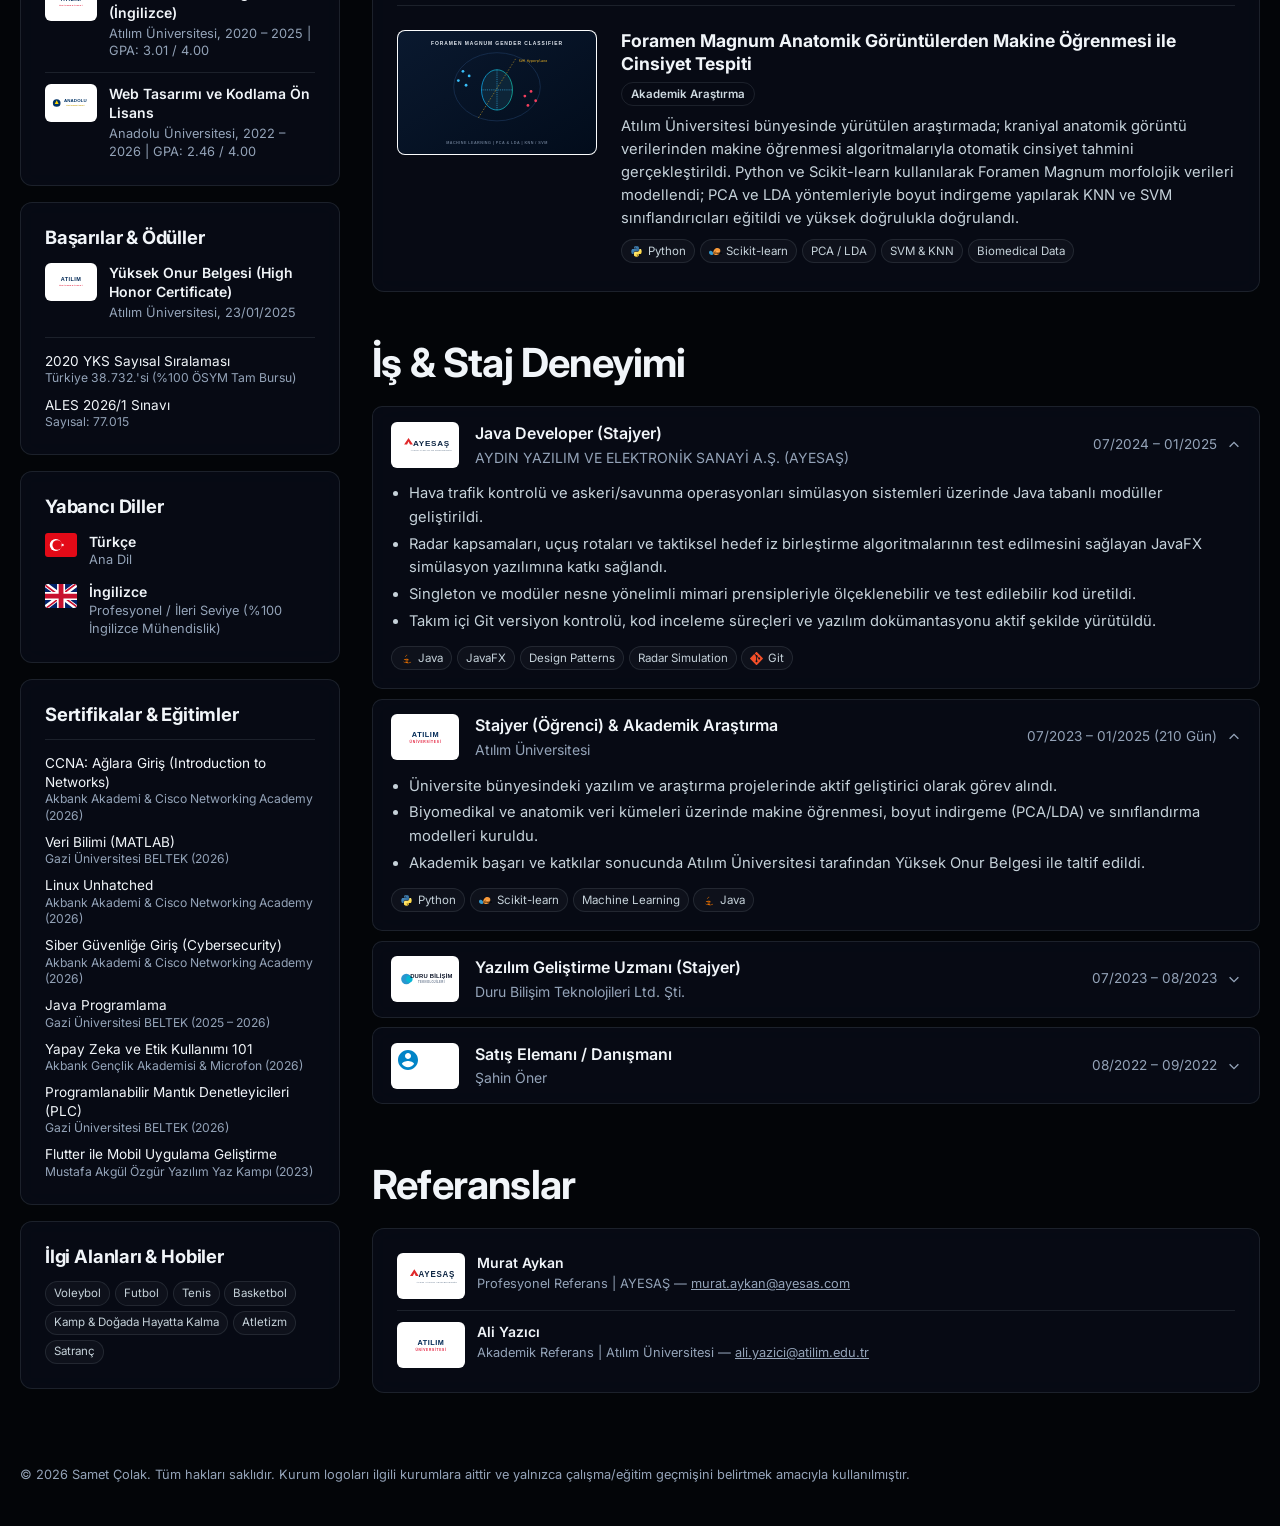
==== commit ddebbcbe: "Transform background into cinematic minimalist interstellar space journey (2001 & Interstellar aesth" ====
--- a/index.html
+++ b/index.html
@@ -49,7 +49,37 @@
 </head>
 <body>
 <a class="skip" href="#main"><span lang="en">Skip to content</span><span lang="tr">İçeriğe atla</span></a>
-<div id="bg" aria-hidden="true"></div>
+<div id="bg" aria-hidden="true">
+  <div class="orbit-layer">
+    <svg class="orbit-svg" viewBox="0 0 1400 1400" fill="none" xmlns="http://www.w3.org/2000/svg">
+      <circle cx="700" cy="700" r="640" stroke="rgba(148, 163, 184, 0.04)" stroke-width="1"/>
+      <circle cx="700" cy="700" r="540" stroke="rgba(148, 163, 184, 0.065)" stroke-width="1" stroke-dasharray="12 8"/>
+      <ellipse cx="700" cy="700" rx="500" ry="320" transform="rotate(-30 700 700)" stroke="rgba(148, 163, 184, 0.06)" stroke-width="1" stroke-dasharray="160 25 20 25"/>
+      <line x1="700" y1="40" x2="700" y2="1360" stroke="rgba(148, 163, 184, 0.03)" stroke-width="1" stroke-dasharray="6 14"/>
+      <line x1="40" y1="700" x2="1360" y2="700" stroke="rgba(148, 163, 184, 0.03)" stroke-width="1" stroke-dasharray="6 14"/>
+      <circle cx="700" cy="700" r="390" stroke="rgba(148, 163, 184, 0.045)" stroke-width="0.8"/>
+      <circle cx="700" cy="700" r="250" stroke="rgba(148, 163, 184, 0.05)" stroke-width="0.8" stroke-dasharray="4 6"/>
+      <path d="M700 60 v20 M690 70 h20" stroke="rgba(148, 163, 184, 0.14)" stroke-width="1"/>
+      <path d="M700 1320 v20 M690 1330 h20" stroke="rgba(148, 163, 184, 0.14)" stroke-width="1"/>
+      <path d="M60 700 h20 M70 690 v20" stroke="rgba(148, 163, 184, 0.14)" stroke-width="1"/>
+      <path d="M1320 700 h20 M1330 690 v20" stroke="rgba(148, 163, 184, 0.14)" stroke-width="1"/>
+      <g stroke="rgba(148, 163, 184, 0.08)" stroke-width="1">
+        <line x1="700" y1="150" x2="700" y2="162"/>
+        <line x1="700" y1="1238" x2="700" y2="1250"/>
+        <line x1="150" y1="700" x2="162" y2="700"/>
+        <line x1="1238" y1="700" x2="1250" y2="700"/>
+        <line x1="318" y1="318" x2="326" y2="326"/>
+        <line x1="1082" y1="318" x2="1074" y2="326"/>
+        <line x1="318" y1="1082" x2="326" y2="1074"/>
+        <line x1="1082" y1="1082" x2="1074" y2="1074"/>
+      </g>
+      <text x="714" y="166" fill="rgba(148, 163, 184, 0.13)" font-family="'JetBrains Mono', monospace" font-size="8.5" letter-spacing="2">TRAJECTORY // 2001-ODYSSEY</text>
+      <text x="714" y="1245" fill="rgba(148, 163, 184, 0.13)" font-family="'JetBrains Mono', monospace" font-size="8.5" letter-spacing="2">EVENT HORIZON // R-640</text>
+      <text x="1248" y="694" fill="rgba(148, 163, 184, 0.13)" font-family="'JetBrains Mono', monospace" font-size="8.5" letter-spacing="2">DEC +38°47'</text>
+      <text x="175" y="694" fill="rgba(148, 163, 184, 0.13)" font-family="'JetBrains Mono', monospace" font-size="8.5" letter-spacing="2">RA 18h36m</text>
+    </svg>
+  </div>
+</div>
 
 <nav class="nav" aria-label="Main">
   <a href="#about"><span lang="en">About</span><span lang="tr">Hakkımda</span></a>
--- a/assets/css/site.css
+++ b/assets/css/site.css
@@ -1,12 +1,12 @@
 :root {
   --side: 320px;
-  --bg: #060d14;
-  --ink: #edf2f6;
-  --mute: #a3b3bf;
-  --line: rgba(255, 255, 255, .13);
-  --card: rgba(9, 19, 28, .78);
+  --bg: #030508;
+  --ink: #f1f5f9;
+  --mute: #94a3b8;
+  --line: rgba(226, 232, 240, 0.1);
+  --card: rgba(10, 15, 28, 0.65);
   --accent: #6cc4b4;
-  --gold: #f0ae36;
+  --gold: #f59e0b;
   color-scheme: dark;
 }
 
@@ -14,7 +14,7 @@
 html { scroll-behavior: smooth; scroll-padding-top: 5.5rem; interpolate-size: allow-keywords; }
 body {
   margin: 0;
-  background: radial-gradient(120% 90% at 30% 0, #10283a 0, var(--bg) 60%) fixed var(--bg);
+  background-color: var(--bg);
   color: var(--ink);
   font: 400 1rem/1.6 Inter, system-ui, sans-serif;
   overflow-x: hidden;
@@ -32,29 +32,56 @@
 #bg {
   position: fixed;
   inset: 0;
-  z-index: -1;
-  background-color: #050b14;
+  z-index: -10;
+  pointer-events: none;
+  background-color: #030508;
   background-image:
-    radial-gradient(ellipse 90% 60% at 50% -10%, rgba(16, 185, 129, 0.12), transparent 70%),
-    radial-gradient(ellipse 70% 50% at 90% 90%, rgba(56, 189, 248, 0.10), transparent 70%),
-    radial-gradient(ellipse 60% 60% at 10% 70%, rgba(14, 165, 233, 0.08), transparent 70%),
-    radial-gradient(rgba(108, 196, 180, 0.07) 1px, transparent 1px);
-  background-size: 100% 100%, 100% 100%, 100% 100%, 36px 36px;
+    radial-gradient(circle at 85% 15%, rgba(148, 220, 240, 0.08) 0%, rgba(56, 189, 248, 0.025) 30%, transparent 65%),
+    radial-gradient(circle at 12% 85%, rgba(245, 158, 11, 0.05) 0%, rgba(217, 119, 6, 0.018) 32%, transparent 60%);
+  background-repeat: no-repeat;
   overflow: hidden;
 }
+
 #bg canvas {
   position: absolute;
   inset: 0;
   width: 100%;
   height: 100%;
+  display: block;
   pointer-events: none;
 }
-#bg::after {
-  content: "";
+
+.orbit-layer {
   position: absolute;
-  inset: 0;
-  background: radial-gradient(circle at 50% 40%, transparent 40%, rgba(5, 11, 20, 0.65) 100%);
+  top: 50%;
+  left: 50%;
+  width: min(1500px, 140vw);
+  height: min(1500px, 140vw);
+  margin-top: calc(-1 * min(1500px, 140vw) / 2);
+  margin-left: calc(-1 * min(1500px, 140vw) / 2);
+  display: flex;
+  align-items: center;
+  justify-content: center;
   pointer-events: none;
+  animation: orbitRotate 180s linear infinite;
+  transform-origin: center center;
+}
+
+.orbit-svg {
+  width: 100%;
+  height: 100%;
+  display: block;
+}
+
+@keyframes orbitRotate {
+  from { transform: rotate(0deg); }
+  to { transform: rotate(360deg); }
+}
+
+@media (prefers-reduced-motion: reduce) {
+  .orbit-layer {
+    animation: none !important;
+  }
 }
 
 .skip { position: absolute; left: -999px; }
@@ -66,13 +93,16 @@
   position: fixed; z-index: 10; top: .9rem; left: 50%; translate: -50% 0;
   display: flex; align-items: center; gap: .15rem;
   max-width: calc(100% - 1.5rem); padding: .35rem .45rem;
-  background: rgba(6, 13, 20, .72); backdrop-filter: blur(12px);
-  border: 1px solid var(--line); border-radius: 999px;
+  background: rgba(10, 15, 28, 0.72);
+  backdrop-filter: blur(14px);
+  -webkit-backdrop-filter: blur(14px);
+  border: 1px solid var(--line);
+  border-radius: 999px;
   overflow-x: auto; scrollbar-width: none;
 }
 .nav a { padding: .4rem .8rem; border-radius: 999px; font-size: .875rem; font-weight: 500; text-decoration: none; white-space: nowrap; color: var(--mute); transition: color .2s, background .2s; }
 .nav a:hover, .nav a[data-on] { color: var(--ink); background: rgba(255, 255, 255, .09); }
-#lang-toggle { flex: none; position: sticky; right: 0; margin-left: .25rem; background: #0b1620; padding: .35rem .7rem; font: 600 .78rem Inter, sans-serif; color: var(--ink); border: 1px solid var(--line); border-radius: 999px; cursor: pointer; }
+#lang-toggle { flex: none; position: sticky; right: 0; margin-left: .25rem; background: rgba(10, 15, 28, 0.8); padding: .35rem .7rem; font: 600 .78rem Inter, sans-serif; color: var(--ink); border: 1px solid var(--line); border-radius: 999px; cursor: pointer; }
 #lang-toggle:hover { border-color: var(--accent); }
 
 .hero {
@@ -81,8 +111,8 @@
 }
 .portrait {
   justify-self: center; width: 220px; height: 220px; object-fit: cover; object-position: 50% 20%;
-  border-radius: 50%; border: 2px solid rgba(108, 196, 180, .7);
-  box-shadow: 0 0 0 8px rgba(108, 196, 180, .08), 0 20px 50px rgba(0, 0, 0, .45);
+  border-radius: 50%; border: 2px solid rgba(148, 163, 184, 0.35);
+  box-shadow: 0 0 0 8px rgba(148, 163, 184, 0.05), 0 20px 50px rgba(0, 0, 0, 0.65);
 }
 h1 { font-size: clamp(2.3rem, 5.2vw, 3.75rem); font-weight: 800; line-height: 1.05; letter-spacing: -.025em; }
 .typed { min-height: 1.6em; margin-top: .6rem; font: 400 clamp(.86rem, 1.6vw, 1.06rem)/1.6 "JetBrains Mono", monospace; color: var(--accent); }
@@ -118,7 +148,7 @@
 .content { min-width: 0; }
 .side-card { padding: 1.25rem; margin-bottom: 1rem; }
 .side h2 { font-size: 1.15rem; letter-spacing: -.01em; margin-bottom: .9rem; }
-#contact { position: sticky; top: 4.4rem; z-index: 2; background: rgba(9, 19, 28, .94); }
+#contact { position: sticky; top: 4.4rem; z-index: 2; background: rgba(10, 15, 28, 0.78); backdrop-filter: blur(14px); -webkit-backdrop-filter: blur(14px); border: 1px solid var(--line); border-radius: 12px; }
 .side-rest > section { scroll-margin-top: 14.5rem; }
 .contact-list { display: grid; gap: .65rem; margin-bottom: 1rem; font-size: .92rem; }
 .contact-list li { display: flex; align-items: center; gap: .7rem; }
@@ -130,11 +160,11 @@
 h2 { font-size: clamp(1.8rem, 3.6vw, 2.5rem); font-weight: 700; letter-spacing: -.02em; line-height: 1.15; margin-bottom: 1.25rem; }
 
 .filters { display: flex; flex-wrap: wrap; gap: .4rem; margin-bottom: 1.25rem; }
-.filters button { padding: .35rem .8rem; font: 500 .875rem Inter, sans-serif; color: var(--mute); background: rgba(9, 19, 28, .6); border: 1px solid var(--line); border-radius: 8px; cursor: pointer; transition: color .2s, background .2s; }
-.filters button:hover { color: var(--ink); }
-.filters button[aria-pressed="true"] { color: var(--bg); background: var(--ink); border-color: var(--ink); }
-
-.panel { padding: 1.5rem; background: var(--card); border: 1px solid var(--line); border-radius: 12px; }
+.filters button { padding: .35rem .8rem; font: 500 .875rem Inter, sans-serif; color: var(--mute); background: rgba(10, 15, 28, 0.6); backdrop-filter: blur(8px); -webkit-backdrop-filter: blur(8px); border: 1px solid var(--line); border-radius: 8px; cursor: pointer; transition: color .2s, background .2s, border-color .2s; }
+.filters button:hover { color: var(--ink); border-color: rgba(226, 232, 240, 0.25); }
+.filters button[aria-pressed="true"] { color: #030508; background: var(--ink); border-color: var(--ink); }
+
+.panel { padding: 1.5rem; background: var(--card); backdrop-filter: blur(12px); -webkit-backdrop-filter: blur(12px); border: 1px solid var(--line); border-radius: 12px; }
 .sec-head { display: flex; flex-wrap: wrap; align-items: baseline; justify-content: space-between; gap: .5rem 1rem; margin-bottom: 1.25rem; }
 .sec-head h2 { margin: 0; }
 .stars.total { font-size: .9rem; }
@@ -183,11 +213,11 @@
 .chips li { display: inline-flex; align-items: center; gap: .3rem; padding: .12rem .5rem; font-size: .72rem; color: #c6d2da; border: 1px solid var(--line); border-radius: 999px; background: rgba(255, 255, 255, .03); }
 .chips img { width: 13px; height: 13px; }
 .chips.big { gap: .35rem; }
-.chips.big li { padding: .2rem .55rem; font-size: .78rem; color: var(--ink); background: rgba(9, 19, 28, .72); transition: border-color .2s, transform .2s; }
-.chips.big li:hover { border-color: rgba(255, 255, 255, .4); transform: translateY(-1px); }
+.chips.big li { padding: .2rem .55rem; font-size: .78rem; color: var(--ink); background: rgba(10, 15, 28, 0.6); backdrop-filter: blur(8px); -webkit-backdrop-filter: blur(8px); border: 1px solid var(--line); transition: border-color .2s, transform .2s; }
+.chips.big li:hover { border-color: rgba(226, 232, 240, 0.35); transform: translateY(-1px); }
 .chips.big img { width: 15px; height: 15px; }
 
-.more { display: block; margin: 1.25rem auto 0; padding: .45rem 1.1rem; font: 500 .9rem Inter, sans-serif; color: var(--ink); background: rgba(9, 19, 28, .8); border: 1px solid var(--line); border-radius: 8px; cursor: pointer; }
+.more { display: block; margin: 1.25rem auto 0; padding: .45rem 1.1rem; font: 500 .9rem Inter, sans-serif; color: var(--ink); background: rgba(10, 15, 28, 0.6); backdrop-filter: blur(8px); -webkit-backdrop-filter: blur(8px); border: 1px solid var(--line); border-radius: 8px; cursor: pointer; }
 .more:hover { border-color: rgba(255, 255, 255, .4); }
 .also { margin-top: 1.25rem; font-size: .875rem; color: var(--mute); }
 .also a { margin-left: .6rem; color: var(--ink); text-underline-offset: 3px; }
@@ -198,7 +228,7 @@
 .anim .stack-group li { opacity: 0; }
 .anim .stack-group.in li { animation: rise .4s ease-out backwards; animation-delay: calc(var(--i) * 28ms); opacity: 1; }
 
-.job { background: var(--card); border: 1px solid var(--line); border-radius: 10px; margin-bottom: .6rem; }
+.job { background: var(--card); backdrop-filter: blur(12px); -webkit-backdrop-filter: blur(12px); border: 1px solid var(--line); border-radius: 10px; margin-bottom: .6rem; }
 .job summary { display: flex; gap: 1rem; align-items: center; padding: .85rem 1.15rem; cursor: pointer; list-style: none; }
 .job summary::-webkit-details-marker { display: none; }
 .job-title { flex: 1; min-width: 0; }
@@ -248,7 +278,7 @@
 /* Consulting page */
 .page-head { padding-block: 7rem 2rem; }
 .lede { max-width: 62ch; margin-top: .75rem; font-size: 1.1rem; color: #d3dde4; }
-.service { display: grid; grid-template-columns: 1fr 2fr; gap: 1.5rem; margin-bottom: 1rem; padding: 1.5rem; background: var(--card); border: 1px solid var(--line); border-radius: 12px; }
+.service { display: grid; grid-template-columns: 1fr 2fr; gap: 1.5rem; margin-bottom: 1rem; padding: 1.5rem; background: var(--card); backdrop-filter: blur(12px); -webkit-backdrop-filter: blur(12px); border: 1px solid var(--line); border-radius: 12px; }
 .service h2 { font-size: 1.3rem; margin: 0; }
 .service ul { list-style: disc; padding-left: 1.1rem; margin-top: .7rem; font-size: .95rem; color: #c6d2da; }
 .proof { margin-top: .9rem; font-size: .9rem; color: var(--mute); }
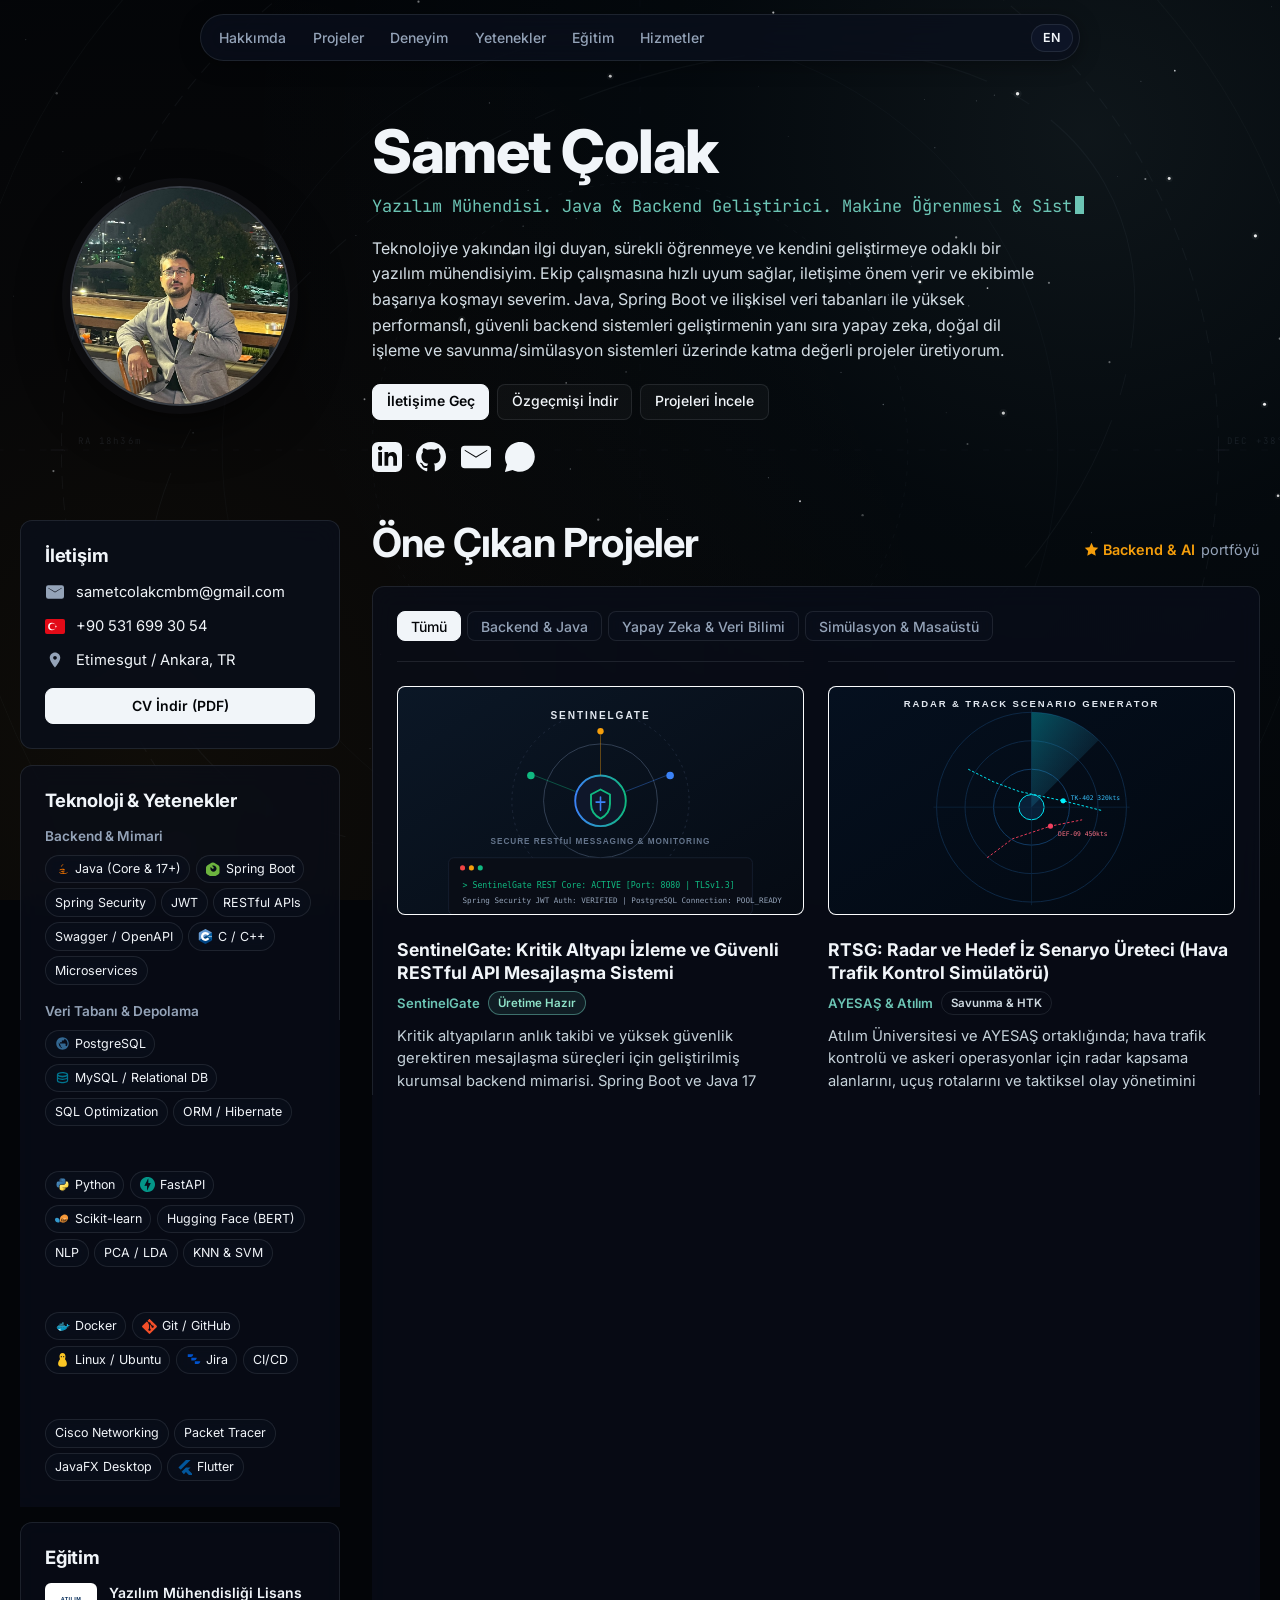
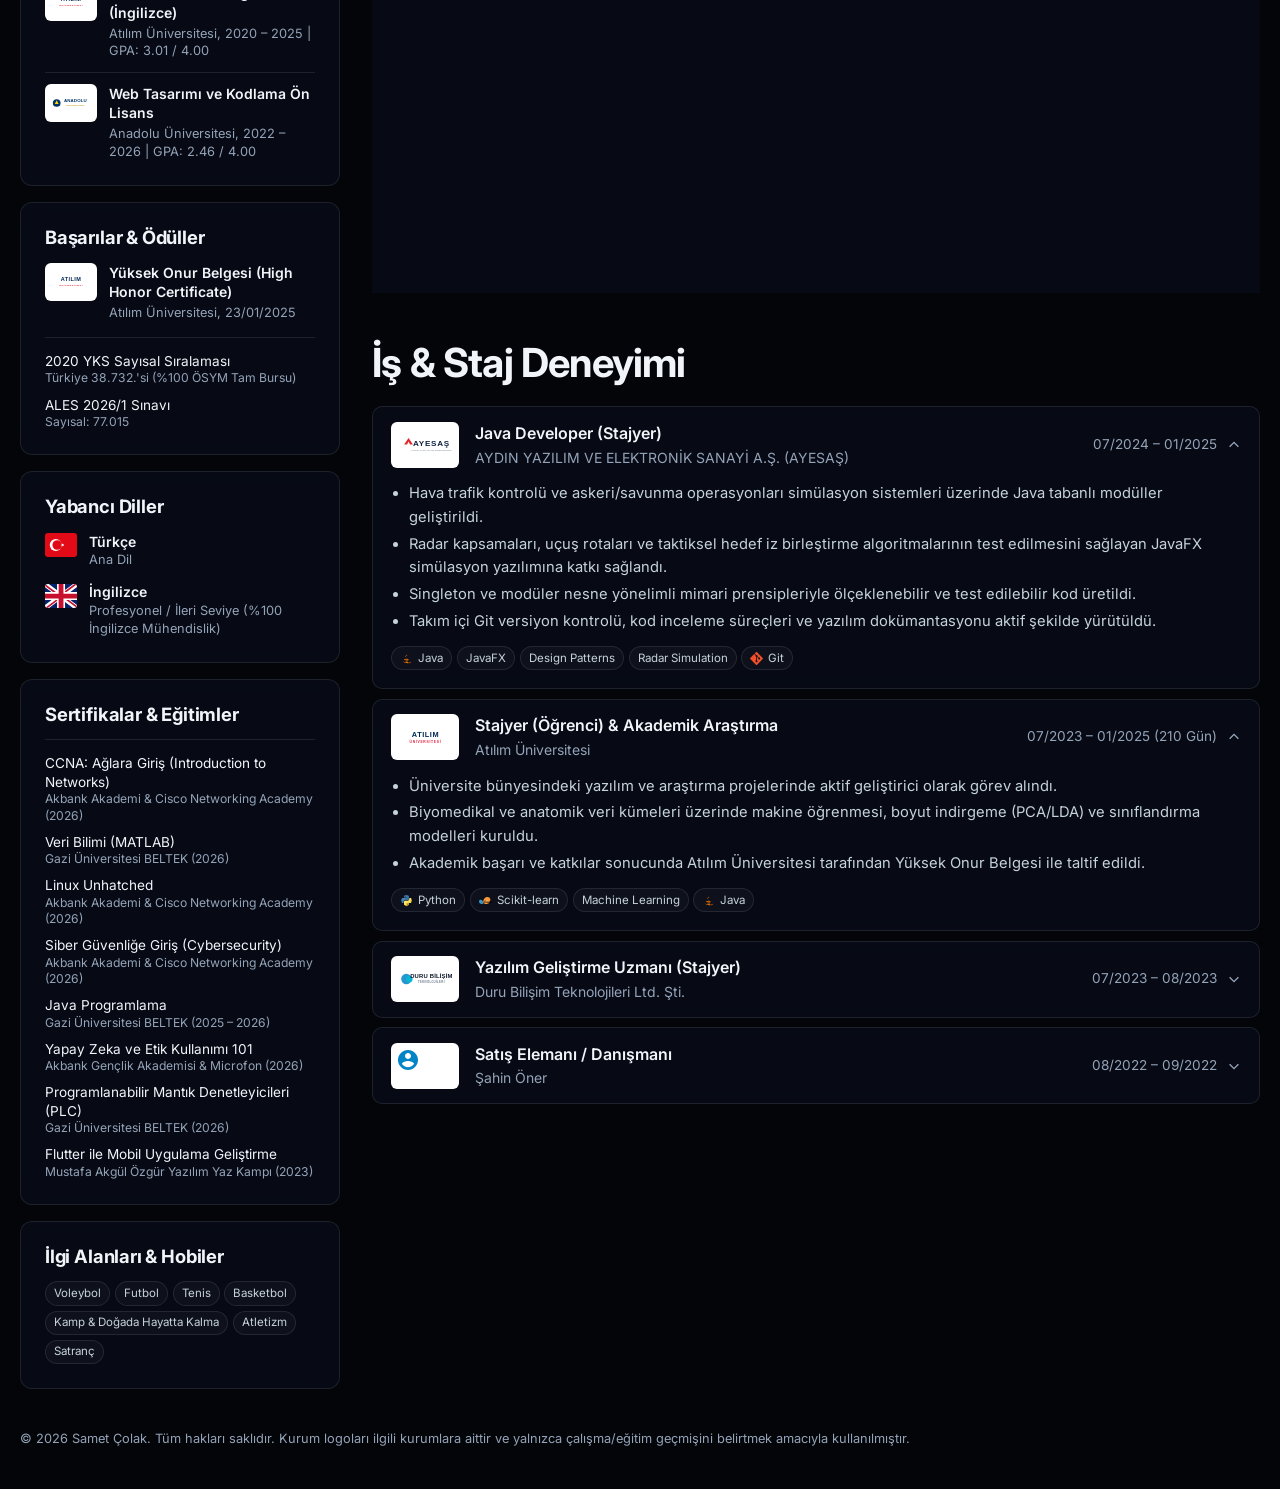
==== commit bb7da9d6: "Remove references section, optimize mobile navbar with scrollable track, adjust portrait crop lower" ====
--- a/index.html
+++ b/index.html
@@ -82,13 +82,15 @@
 </div>
 
 <nav class="nav" aria-label="Main">
-  <a href="#about"><span lang="en">About</span><span lang="tr">Hakkımda</span></a>
-  <a href="#projects"><span lang="en">Projects</span><span lang="tr">Projeler</span></a>
-  <a href="#experience"><span lang="en">Experience</span><span lang="tr">Deneyim</span></a>
-  <a href="#stack"><span lang="en">Stack</span><span lang="tr">Yetenekler</span></a>
-  <a href="#education"><span lang="en">Education</span><span lang="tr">Eğitim</span></a>
-  <a href="consulting.html"><span lang="en">Services</span><span lang="tr">Hizmetler</span></a>
-  <a class="narrow-only" href="#contact"><span lang="en">Contact</span><span lang="tr">İletişim</span></a>
+  <div class="nav-track">
+    <a href="#about"><span lang="en">About</span><span lang="tr">Hakkımda</span></a>
+    <a href="#projects"><span lang="en">Projects</span><span lang="tr">Projeler</span></a>
+    <a href="#experience"><span lang="en">Experience</span><span lang="tr">Deneyim</span></a>
+    <a href="#stack"><span lang="en">Stack</span><span lang="tr">Yetenekler</span></a>
+    <a href="#education"><span lang="en">Education</span><span lang="tr">Eğitim</span></a>
+    <a href="consulting.html"><span lang="en">Services</span><span lang="tr">Hizmetler</span></a>
+    <a class="narrow-only" href="#contact"><span lang="en">Contact</span><span lang="tr">İletişim</span></a>
+  </div>
   <button id="lang-toggle" type="button">EN</button>
 </nav>
 
@@ -492,28 +494,7 @@
   </details>
 </section>
 
-<!-- References Section -->
-<section class="section" id="references">
-  <h2><span lang="en">References</span><span lang="tr">Referanslar</span></h2>
-  <div class="panel">
-    <ul class="rows">
-      <li>
-        <span class="mini"><img src="assets/img/logos/ayesas.svg" alt="AYESAŞ" loading="lazy"></span>
-        <span class="edu-title">
-          <strong>Murat Aykan</strong>
-          <span class="org"><span lang="en">Professional Reference</span><span lang="tr">Profesyonel Referans</span> | AYESAŞ — <a href="mailto:murat.aykan@ayesas.com">murat.aykan@ayesas.com</a></span>
-        </span>
-      </li>
-      <li>
-        <span class="mini"><img src="assets/img/logos/atilim.svg" alt="Atılım Üniversitesi" loading="lazy"></span>
-        <span class="edu-title">
-          <strong>Ali Yazıcı</strong>
-          <span class="org"><span lang="en">Academic Reference</span><span lang="tr">Akademik Referans</span> | Atılım Üniversitesi — <a href="mailto:ali.yazici@atilim.edu.tr">ali.yazici@atilim.edu.tr</a></span>
-        </span>
-      </li>
-    </ul>
-  </div>
-</section>
+
 
 </div>
 </div>
--- a/assets/css/site.css
+++ b/assets/css/site.css
@@ -91,26 +91,40 @@
 
 .nav {
   position: fixed; z-index: 10; top: .9rem; left: 50%; translate: -50% 0;
-  display: flex; align-items: center; gap: .15rem;
-  max-width: calc(100% - 1.5rem); padding: .35rem .45rem;
-  background: rgba(10, 15, 28, 0.72);
+  display: flex; align-items: center; justify-content: space-between;
+  width: min(880px, calc(100% - 1.5rem));
+  max-width: calc(100% - 1.5rem);
+  padding: .3rem .4rem;
+  background: rgba(10, 15, 28, 0.75);
   backdrop-filter: blur(14px);
   -webkit-backdrop-filter: blur(14px);
   border: 1px solid var(--line);
   border-radius: 999px;
-  overflow-x: auto; scrollbar-width: none;
-}
-.nav a { padding: .4rem .8rem; border-radius: 999px; font-size: .875rem; font-weight: 500; text-decoration: none; white-space: nowrap; color: var(--mute); transition: color .2s, background .2s; }
+  box-shadow: 0 4px 20px rgba(0, 0, 0, 0.35);
+}
+.nav-track {
+  display: flex;
+  align-items: center;
+  gap: .15rem;
+  overflow-x: auto;
+  scrollbar-width: none;
+  -webkit-overflow-scrolling: touch;
+  flex: 1;
+  min-width: 0;
+  padding-right: .2rem;
+}
+.nav-track::-webkit-scrollbar { display: none; }
+.nav a { flex: none; padding: .4rem .75rem; border-radius: 999px; font-size: .875rem; font-weight: 500; text-decoration: none; white-space: nowrap; color: var(--mute); transition: color .2s, background .2s; }
 .nav a:hover, .nav a[data-on] { color: var(--ink); background: rgba(255, 255, 255, .09); }
-#lang-toggle { flex: none; position: sticky; right: 0; margin-left: .25rem; background: rgba(10, 15, 28, 0.8); padding: .35rem .7rem; font: 600 .78rem Inter, sans-serif; color: var(--ink); border: 1px solid var(--line); border-radius: 999px; cursor: pointer; }
-#lang-toggle:hover { border-color: var(--accent); }
+#lang-toggle { flex: none; margin-left: .35rem; background: rgba(15, 23, 42, 0.85); padding: .35rem .7rem; font: 600 .78rem Inter, sans-serif; color: var(--ink); border: 1px solid var(--line); border-radius: 999px; cursor: pointer; transition: border-color .2s, background .2s; }
+#lang-toggle:hover { border-color: var(--accent); background: rgba(255, 255, 255, 0.1); }
 
 .hero {
   display: grid; grid-template-columns: var(--side) minmax(0, 1fr); gap: 2rem; align-items: center;
   padding-block: 7.5rem 3rem;
 }
 .portrait {
-  justify-self: center; width: 220px; height: 220px; object-fit: cover; object-position: 50% 20%;
+  justify-self: center; width: 220px; height: 220px; object-fit: cover; object-position: 50% 80%;
   border-radius: 50%; border: 2px solid rgba(148, 163, 184, 0.35);
   box-shadow: 0 0 0 8px rgba(148, 163, 184, 0.05), 0 20px 50px rgba(0, 0, 0, 0.65);
 }
@@ -301,10 +315,31 @@
   .service { grid-template-columns: 1fr; }
 }
 @media (max-width: 640px) {
-  .nav { left: .75rem; right: .75rem; translate: none; }
-  .nav a { padding: .35rem .6rem; font-size: .82rem; }
-  .hero { grid-template-columns: 1fr; gap: 1.5rem; padding-block: 5.5rem 2rem; }
-  .portrait { width: 136px; height: 136px; }
+  .nav {
+    top: .5rem;
+    left: .65rem;
+    right: .65rem;
+    width: auto;
+    max-width: none;
+    translate: none;
+    padding: .25rem .3rem .25rem .35rem;
+  }
+  .nav-track {
+    gap: .1rem;
+    mask-image: linear-gradient(to right, black calc(100% - 16px), transparent 100%);
+    -webkit-mask-image: linear-gradient(to right, black calc(100% - 16px), transparent 100%);
+  }
+  .nav a {
+    padding: .3rem .52rem;
+    font-size: .8rem;
+  }
+  #lang-toggle {
+    margin-left: .25rem;
+    padding: .3rem .55rem;
+    font-size: .75rem;
+  }
+  .hero { grid-template-columns: 1fr; gap: 1.25rem; padding-block: 4.8rem 2rem; }
+  .portrait { width: 140px; height: 140px; object-position: 50% 80%; }
   .panel { padding: 1rem; }
   .card { grid-template-columns: 1fr; gap: .9rem; }
   .card::before { inset: 0 -1rem; }
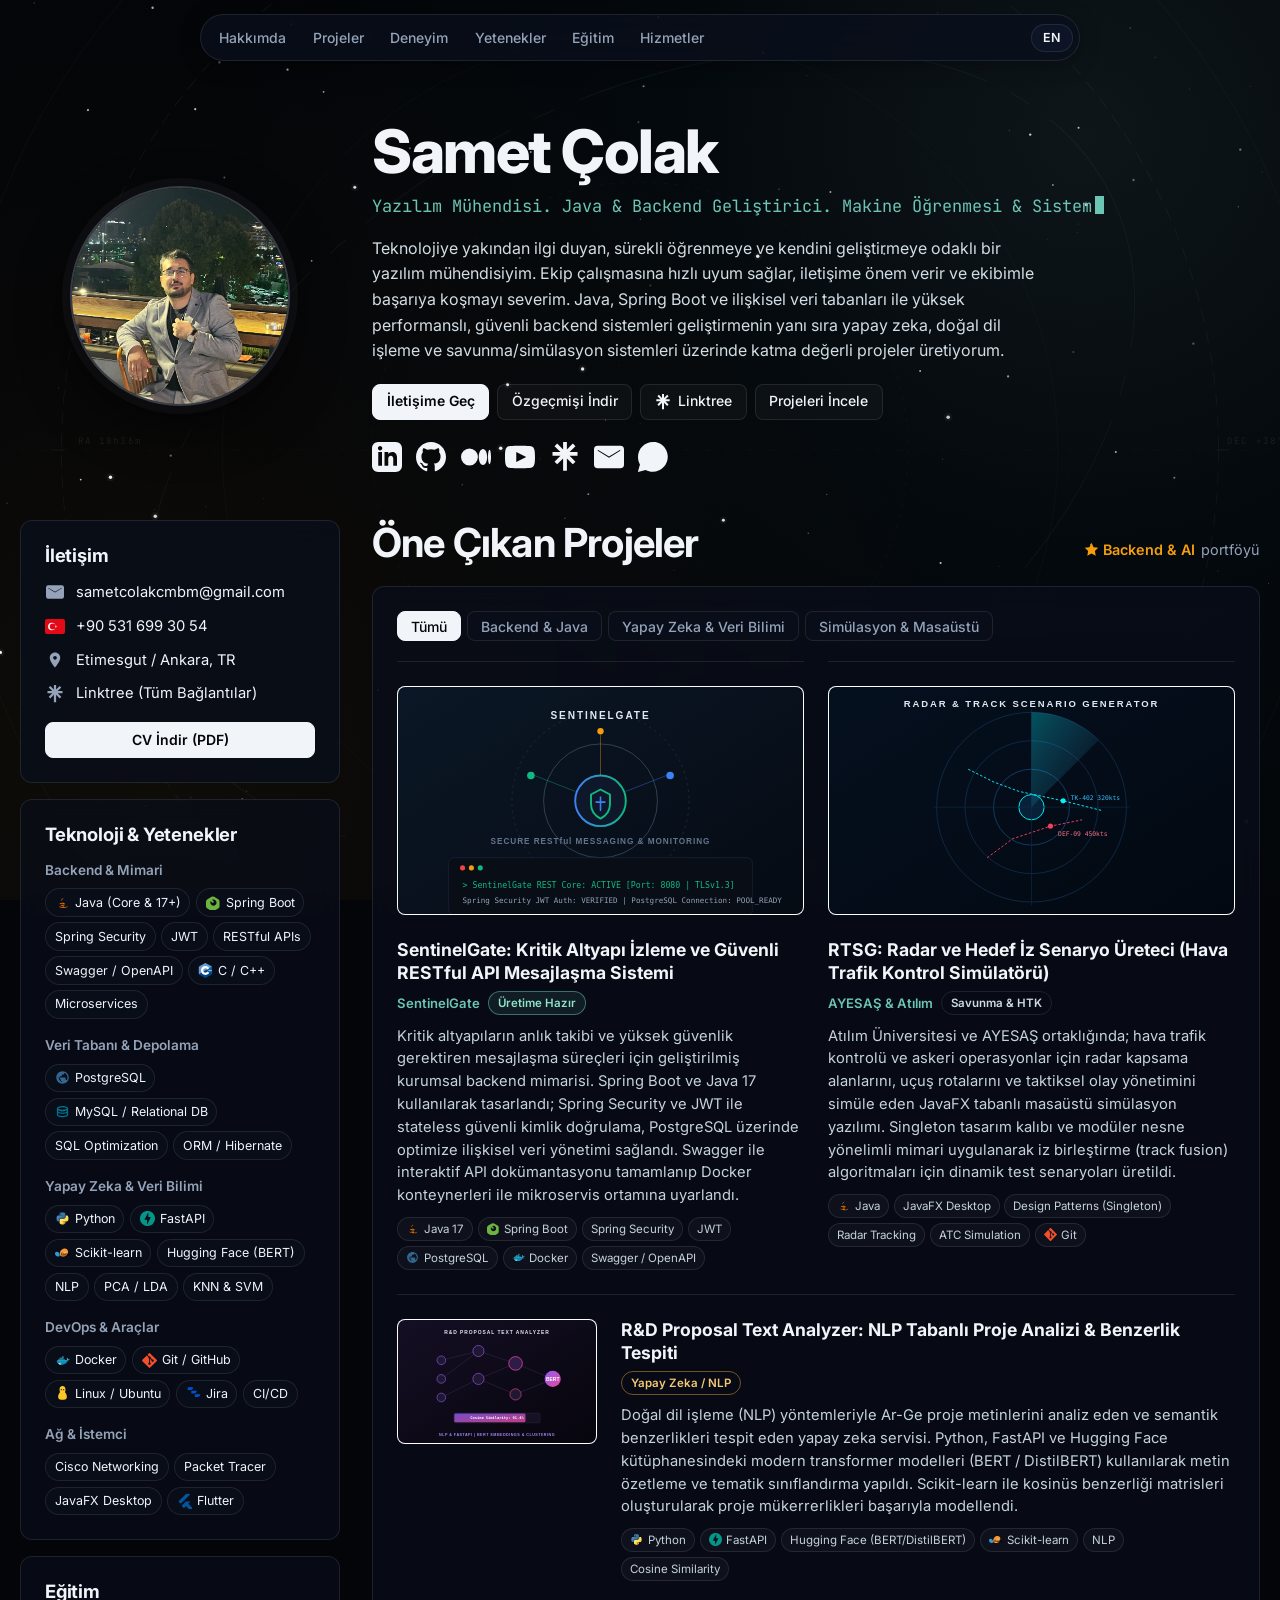
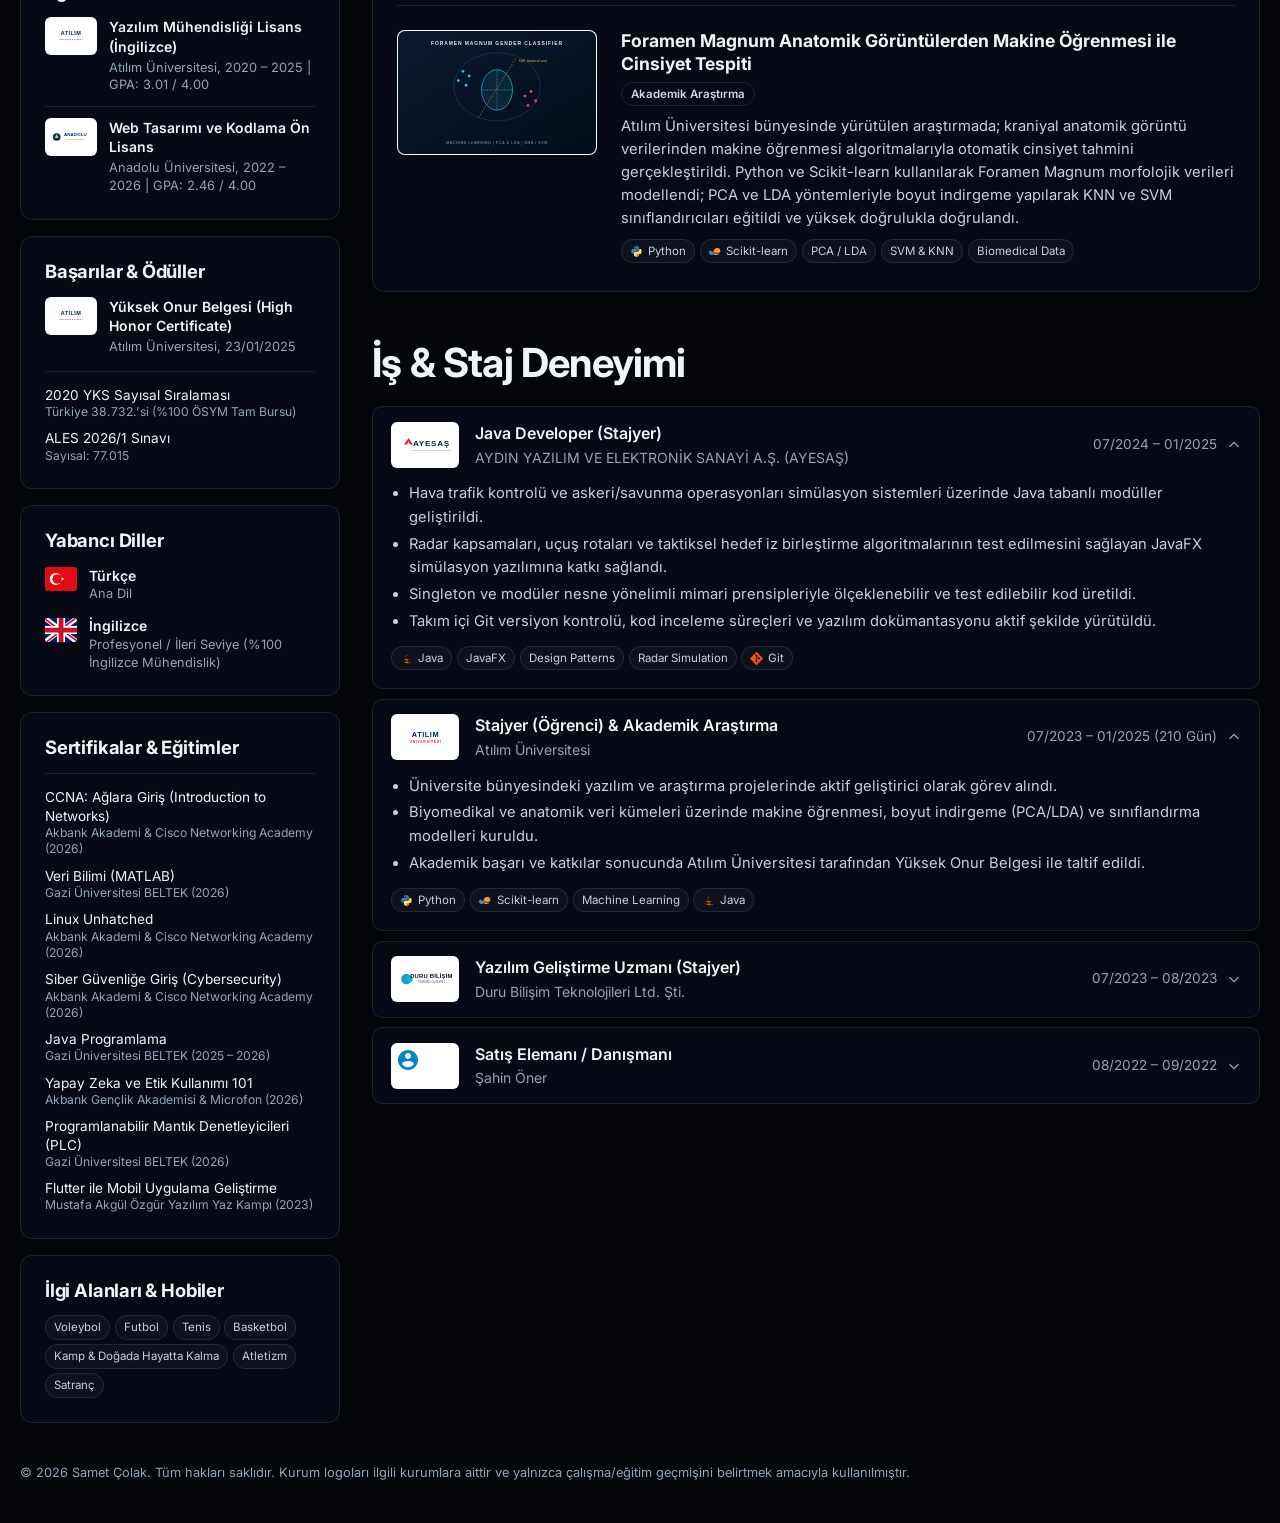
==== commit f78a170b: "Update profile, social and canonical URLs to official links" ====
--- a/index.html
+++ b/index.html
@@ -10,10 +10,11 @@
 <title>Samet Çolak | Yazılım Mühendisi & Backend Geliştirici</title>
 <meta name="description" content="Samet Çolak: Yazılım Mühendisi ve Backend Geliştirici. Java, Spring Boot, PostgreSQL, Yapay Zeka ve Dağıtık Sistemler.">
 <meta name="author" content="Samet Çolak">
-<link rel="canonical" href="https://sametcolak.github.io/">
+<link rel="canonical" href="https://sametttclk.github.io/sametcolak.github.io/">
 <meta property="og:type" content="profile">
 <meta property="og:title" content="Samet Çolak | Yazılım Mühendisi & Backend Geliştirici">
 <meta property="og:description" content="Java, Spring Boot, PostgreSQL, Yapay Zeka ve Simülasyon Sistemleri.">
+<meta property="og:url" content="https://sametttclk.github.io/sametcolak.github.io/">
 <meta property="og:image" content="assets/img/portrait.jpg">
 <meta name="theme-color" content="#060d14">
 <link rel="icon" href="assets/img/flags/tr.svg" type="image/svg+xml">
@@ -26,10 +27,18 @@
   "@context": "https://schema.org",
   "@type": "Person",
   "name": "Samet Çolak",
+  "url": "https://sametttclk.github.io/sametcolak.github.io/",
   "image": "assets/img/portrait.jpg",
   "email": "mailto:sametcolakcmbm@gmail.com",
   "telephone": "+905316993054",
   "jobTitle": "Software Engineer & Backend Developer",
+  "sameAs": [
+    "https://www.linkedin.com/in/sametttclk",
+    "https://github.com/sametttclk",
+    "https://medium.com/@sametcolakcmbm",
+    "https://www.youtube.com/@sametcolak4392",
+    "https://sametttclk.github.io/linktree/"
+  ],
   "alumniOf": [
     {"@type": "CollegeOrUniversity", "name": "Atılım Üniversitesi"},
     {"@type": "CollegeOrUniversity", "name": "Anadolu Üniversitesi"}
@@ -105,11 +114,15 @@
     <div class="acts">
       <a class="act solid" href="mailto:sametcolakcmbm@gmail.com"><span lang="en">Get in touch</span><span lang="tr">İletişime Geç</span></a>
       <a class="act" href="assets/docs/Samet_Colak_CV.pdf" download><span lang="en">Download CV</span><span lang="tr">Özgeçmişi İndir</span></a>
+      <a class="act" href="https://sametttclk.github.io/linktree/" target="_blank" rel="noopener"><svg viewBox="0 0 24 24" width="16" height="16" fill="currentColor" aria-hidden="true"><path d="M13.51 5.92 18.25 1.18 20.37 3.3 15.63 8.04H22V11H15.63L20.37 15.74 18.25 17.86 13.51 13.12V23H10.49V13.12L5.75 17.86 3.63 15.74 8.37 11H2V8.04H8.37L3.63 3.3 5.75 1.18 10.49 5.92V0H13.51V5.92Z"/></svg><span lang="en">Linktree</span><span lang="tr">Linktree</span></a>
       <a class="act" href="#projects"><span lang="en">Explore Projects</span><span lang="tr">Projeleri İncele</span></a>
     </div>
     <div class="socials">
-      <a href="https://www.linkedin.com/in/samet-colak" target="_blank" rel="noopener" aria-label="LinkedIn" title="LinkedIn"><svg viewBox="0 0 24 24" width="30" height="30" fill="currentColor" aria-hidden="true"><path d="M19 0h-14c-2.761 0-5 2.239-5 5v14c0 2.761 2.239 5 5 5h14c2.762 0 5-2.239 5-5v-14c0-2.761-2.238-5-5-5zm-11 19h-3v-11h3v11zm-1.5-12.268c-.966 0-1.75-.79-1.75-1.764s.784-1.764 1.75-1.764 1.75.79 1.75 1.764-.783 1.764-1.75 1.764zm13.5 12.268h-3v-5.604c0-3.368-4-3.113-4 0v5.604h-3v-11h3v1.765c1.396-2.586 7-2.777 7 2.476v6.759z"/></svg></a>
+      <a href="https://www.linkedin.com/in/sametttclk" target="_blank" rel="noopener" aria-label="LinkedIn" title="LinkedIn"><svg viewBox="0 0 24 24" width="30" height="30" fill="currentColor" aria-hidden="true"><path d="M19 0h-14c-2.761 0-5 2.239-5 5v14c0 2.761 2.239 5 5 5h14c2.762 0 5-2.239 5-5v-14c0-2.761-2.238-5-5-5zm-11 19h-3v-11h3v11zm-1.5-12.268c-.966 0-1.75-.79-1.75-1.764s.784-1.764 1.75-1.764 1.75.79 1.75 1.764-.783 1.764-1.75 1.764zm13.5 12.268h-3v-5.604c0-3.368-4-3.113-4 0v5.604h-3v-11h3v1.765c1.396-2.586 7-2.777 7 2.476v6.759z"/></svg></a>
       <a href="https://github.com/sametttclk" target="_blank" rel="noopener" aria-label="GitHub" title="GitHub"><svg viewBox="0 0 24 24" width="30" height="30" fill="currentColor" aria-hidden="true"><path d="M12 0c-6.626 0-12 5.373-12 12 0 5.302 3.438 9.8 8.207 11.387.599.111.793-.261.793-.577v-2.234c-3.338.726-4.033-1.416-4.033-1.416-.546-1.387-1.333-1.756-1.333-1.756-1.089-.745.083-.729.083-.729 1.205.084 1.839 1.237 1.839 1.237 1.07 1.834 2.807 1.304 3.492.997.107-.775.418-1.305.762-1.604-2.665-.305-5.467-1.334-5.467-5.931 0-1.311.469-2.381 1.236-3.221-.124-.303-.535-1.524.117-3.176 0 0 1.008-.322 3.301 1.23.957-.266 1.983-.399 3.003-.404 1.02.005 2.047.138 3.006.404 2.291-1.552 3.297-1.23 3.297-1.23.653 1.653.242 2.874.118 3.176.77.84 1.235 1.911 1.235 3.221 0 4.609-2.807 5.624-5.479 5.921.43.372.823 1.102.823 2.222v3.293c0 .319.192.694.801.576 4.765-1.589 8.199-6.086 8.199-11.386 0-6.627-5.373-12-12-12z"/></svg></a>
+      <a href="https://medium.com/@sametcolakcmbm" target="_blank" rel="noopener" aria-label="Medium" title="Medium"><svg viewBox="0 0 24 24" width="30" height="30" fill="currentColor" aria-hidden="true"><path d="M13.54 12a6.8 6.8 0 01-6.77 6.82A6.8 6.8 0 010 12a6.8 6.8 0 016.77-6.82A6.8 6.8 0 0113.54 12zM20.96 12c0 3.54-1.51 6.42-3.38 6.42-1.87 0-3.39-2.88-3.39-6.42s1.52-6.42 3.39-6.42 3.38 2.88 3.38 6.42M24 12c0 3.17-.53 5.75-1.19 5.75-.66 0-1.19-2.58-1.19-5.75s.53-5.75 1.19-5.75C23.47 6.25 24 8.83 24 12z"/></svg></a>
+      <a href="https://www.youtube.com/@sametcolak4392" target="_blank" rel="noopener" aria-label="YouTube" title="YouTube"><svg viewBox="0 0 24 24" width="30" height="30" fill="currentColor" aria-hidden="true"><path d="M19.615 3.184c-3.604-.246-11.631-.245-15.23 0-3.897.266-4.356 2.62-4.385 8.816.029 6.185.484 8.549 4.385 8.816 3.6.245 11.626.246 15.23 0 3.897-.266 4.356-2.62 4.385-8.816-.029-6.185-.484-8.549-4.385-8.816zm-10.615 12.816v-8l8 3.993-8 4.007z"/></svg></a>
+      <a href="https://sametttclk.github.io/linktree/" target="_blank" rel="noopener" aria-label="Linktree" title="Linktree"><svg viewBox="0 0 24 24" width="30" height="30" fill="currentColor" aria-hidden="true"><path d="M13.51 5.92 18.25 1.18 20.37 3.3 15.63 8.04H22V11H15.63L20.37 15.74 18.25 17.86 13.51 13.12V23H10.49V13.12L5.75 17.86 3.63 15.74 8.37 11H2V8.04H8.37L3.63 3.3 5.75 1.18 10.49 5.92V0H13.51V5.92Z"/></svg></a>
       <a href="mailto:sametcolakcmbm@gmail.com" aria-label="Email" title="Email"><svg viewBox="0 0 24 24" width="30" height="30" fill="currentColor" aria-hidden="true"><path d="M3 3h18a3 3 0 0 1 3 3v12a3 3 0 0 1-3 3H3a3 3 0 0 1-3-3V6a3 3 0 0 1 3-3zm0 3.2V7l9 5.6L21 7v-.8l-9 5.4z"/></svg></a>
       <a href="https://wa.me/905316993054" target="_blank" rel="noopener" aria-label="WhatsApp" title="WhatsApp"><svg viewBox="0 0 24 24" width="30" height="30" fill="currentColor" aria-hidden="true"><path d="M12.031 6.172c-3.181 0-5.767 2.586-5.768 5.766-.001 1.298.38 2.27 1.019 3.287l-.582 2.128 2.182-.573c.978.58 1.911.928 3.145.929 3.178 0 5.767-2.587 5.768-5.766.001-3.187-2.575-5.77-5.764-5.771zm3.392 8.244c-.144.405-.837.774-1.17.824-.299.045-.677.063-1.092-.069-.252-.08-.575-.187-.988-.365-1.739-.751-2.874-2.502-2.961-2.617-.087-.116-.708-.94-.708-1.793s.448-1.273.607-1.446c.159-.173.346-.217.462-.217l.332.006c.106.005.249-.04.39.298.144.347.491 1.2.534 1.287.043.087.072.188.014.304-.058.116-.087.188-.173.289l-.26.304c-.087.086-.177.18-.076.354.101.174.449.741.964 1.201.662.591 1.221.774 1.394.86s.275.072.376-.044c.101-.116.433-.506.549-.68.116-.173.231-.145.39-.087s1.011.477 1.184.564.289.13.332.202c.045.072.045.419-.1.824zm-3.423-14.416c-6.627 0-12 5.373-12 12 0 2.158.57 4.184 1.564 5.938l-1.657 6.052 6.223-1.632c1.691.923 3.633 1.448 5.696 1.448 6.627 0 12-5.373 12-12 0-6.627-5.373-12-12-12z"/></svg></a>
     </div>
@@ -124,6 +137,7 @@
       <li><svg viewBox="0 0 24 24" fill="currentColor" aria-hidden="true"><path d="M3 3h18a3 3 0 0 1 3 3v12a3 3 0 0 1-3 3H3a3 3 0 0 1-3-3V6a3 3 0 0 1 3-3zm0 3.2V7l9 5.6L21 7v-.8l-9 5.4z"/></svg><a href="mailto:sametcolakcmbm@gmail.com">sametcolakcmbm@gmail.com</a></li>
       <li><img src="assets/img/flags/tr.svg" alt="Türkiye" width="20" height="15"><a href="tel:+905316993054">+90 531 699 30 54</a></li>
       <li><svg viewBox="0 0 24 24" fill="currentColor" aria-hidden="true"><path d="M12 2C8.13 2 5 5.13 5 9c0 5.25 7 13 7 13s7-7.75 7-13c0-3.87-3.13-7-7-7zm0 9.5c-1.38 0-2.5-1.12-2.5-2.5s1.12-2.5 2.5-2.5 2.5 1.12 2.5 2.5-1.12 2.5-2.5 2.5z"/></svg><span>Etimesgut / Ankara, TR</span></li>
+      <li><svg viewBox="0 0 24 24" width="20" height="15" fill="currentColor" aria-hidden="true"><path d="M13.51 5.92 18.25 1.18 20.37 3.3 15.63 8.04H22V11H15.63L20.37 15.74 18.25 17.86 13.51 13.12V23H10.49V13.12L5.75 17.86 3.63 15.74 8.37 11H2V8.04H8.37L3.63 3.3 5.75 1.18 10.49 5.92V0H13.51V5.92Z"/></svg><a href="https://sametttclk.github.io/linktree/" target="_blank" rel="noopener">Linktree (Tüm Bağlantılar)</a></li>
     </ul>
     <a class="act solid" href="assets/docs/Samet_Colak_CV.pdf" download><span lang="en">Download CV (PDF)</span><span lang="tr">CV İndir (PDF)</span></a>
   </section>
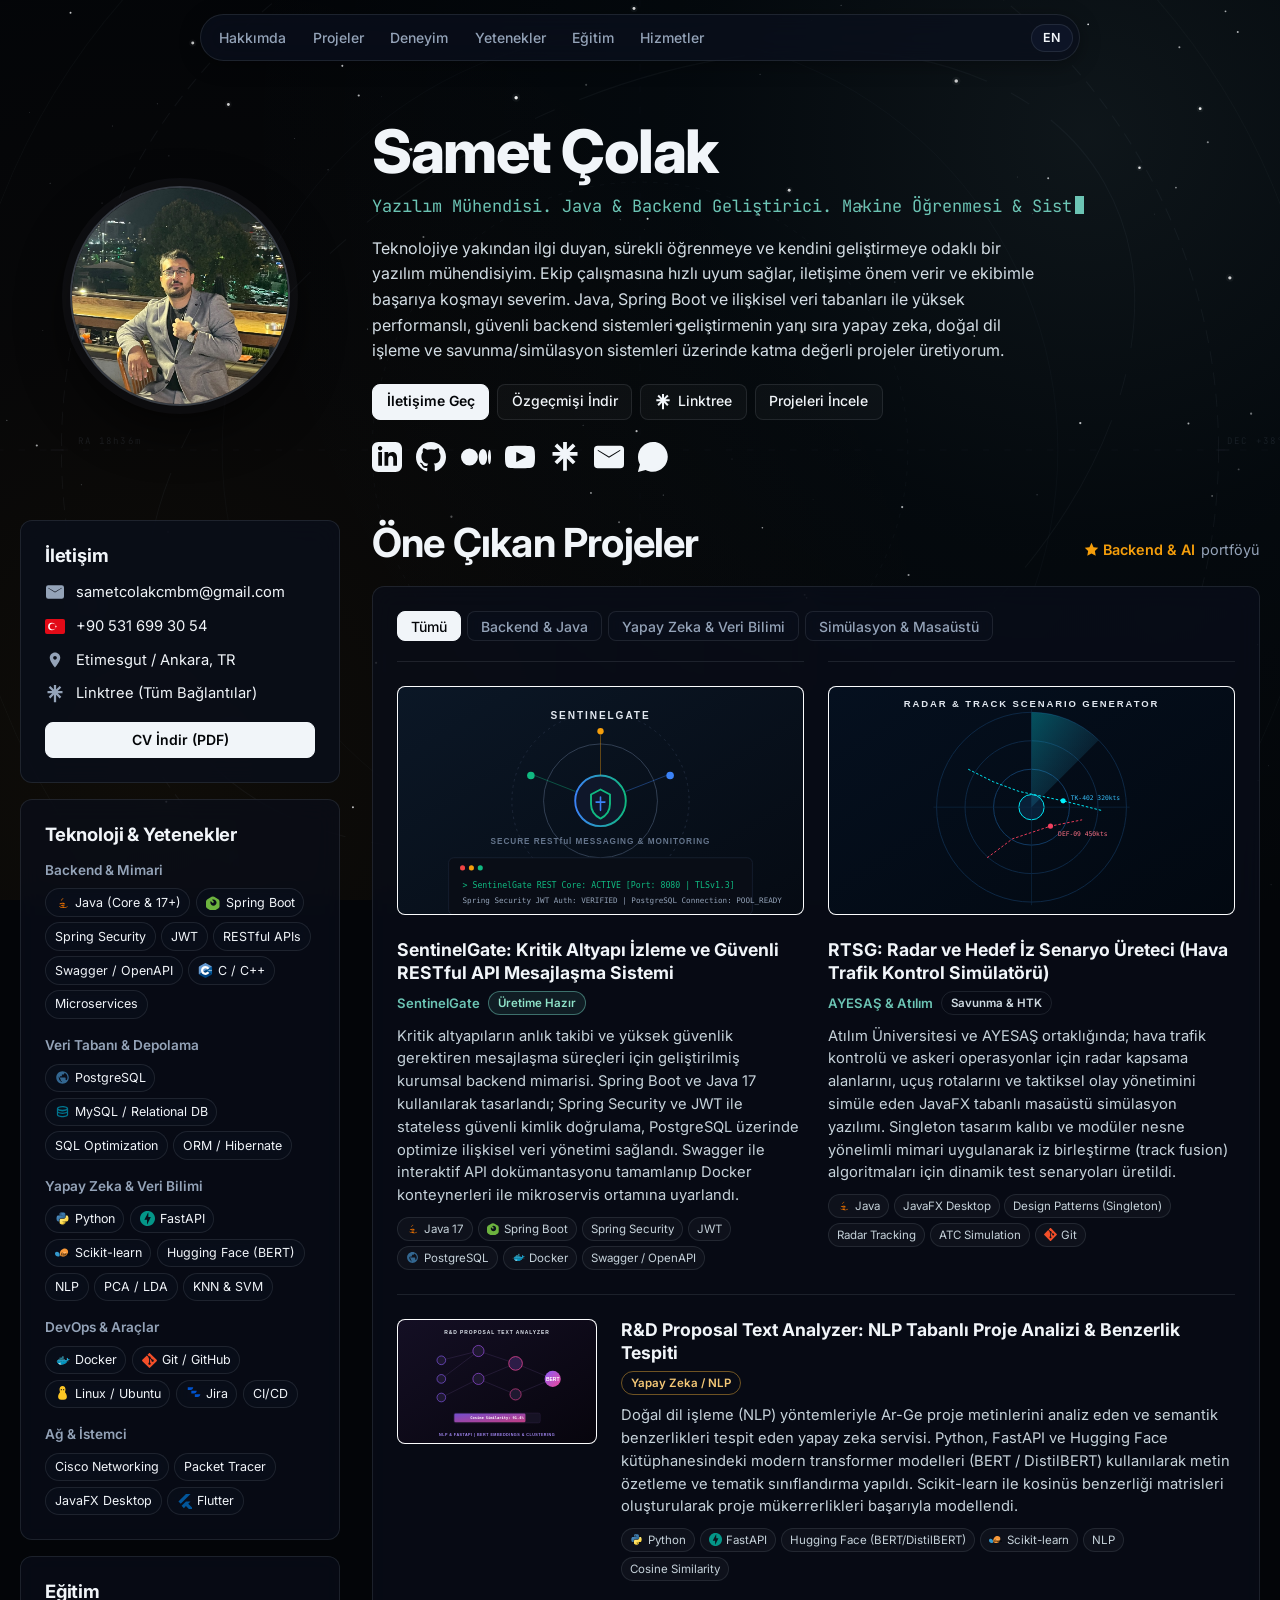
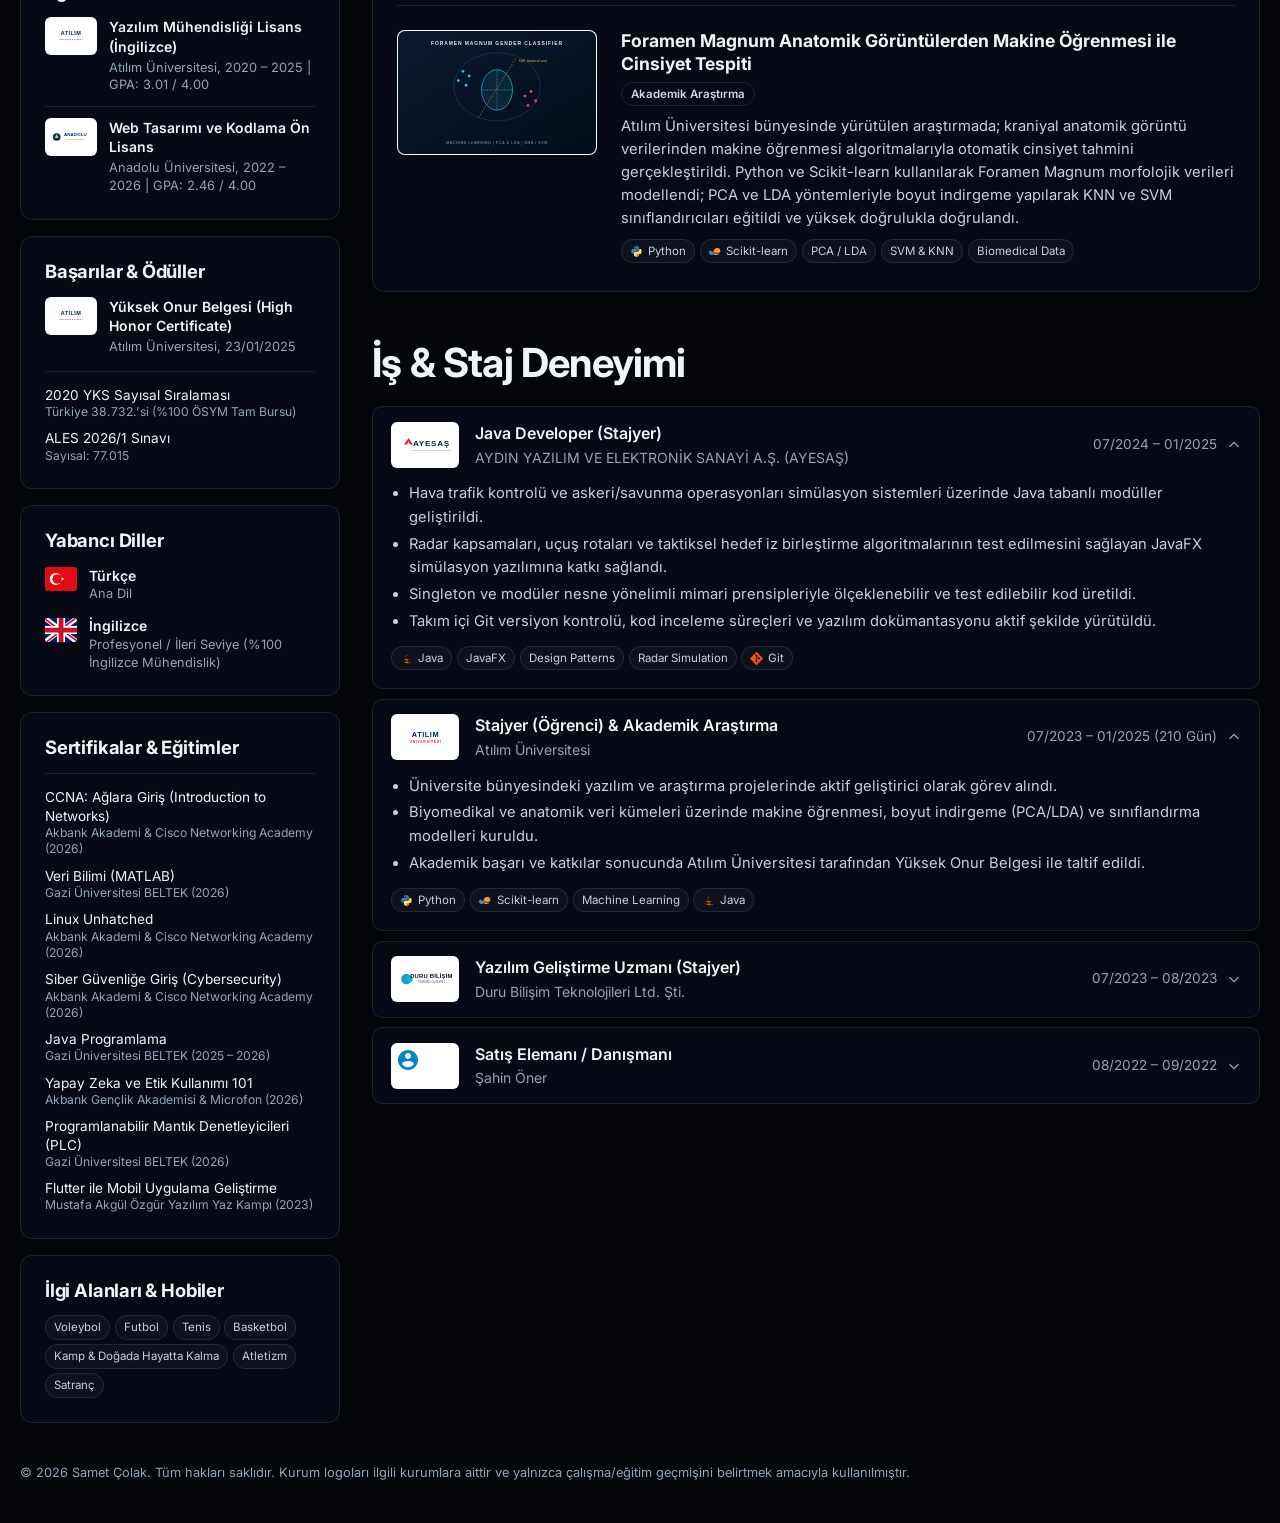
==== commit 9198c2fe: "Update site canonical, sitemap and git remote to portfolio repository" ====
--- a/index.html
+++ b/index.html
@@ -10,11 +10,11 @@
 <title>Samet Çolak | Yazılım Mühendisi & Backend Geliştirici</title>
 <meta name="description" content="Samet Çolak: Yazılım Mühendisi ve Backend Geliştirici. Java, Spring Boot, PostgreSQL, Yapay Zeka ve Dağıtık Sistemler.">
 <meta name="author" content="Samet Çolak">
-<link rel="canonical" href="https://sametttclk.github.io/sametcolak.github.io/">
+<link rel="canonical" href="https://sametttclk.github.io/portfolio/">
 <meta property="og:type" content="profile">
 <meta property="og:title" content="Samet Çolak | Yazılım Mühendisi & Backend Geliştirici">
 <meta property="og:description" content="Java, Spring Boot, PostgreSQL, Yapay Zeka ve Simülasyon Sistemleri.">
-<meta property="og:url" content="https://sametttclk.github.io/sametcolak.github.io/">
+<meta property="og:url" content="https://sametttclk.github.io/portfolio/">
 <meta property="og:image" content="assets/img/portrait.jpg">
 <meta name="theme-color" content="#060d14">
 <link rel="icon" href="assets/img/flags/tr.svg" type="image/svg+xml">
@@ -27,7 +27,7 @@
   "@context": "https://schema.org",
   "@type": "Person",
   "name": "Samet Çolak",
-  "url": "https://sametttclk.github.io/sametcolak.github.io/",
+  "url": "https://sametttclk.github.io/portfolio/",
   "image": "assets/img/portrait.jpg",
   "email": "mailto:sametcolakcmbm@gmail.com",
   "telephone": "+905316993054",
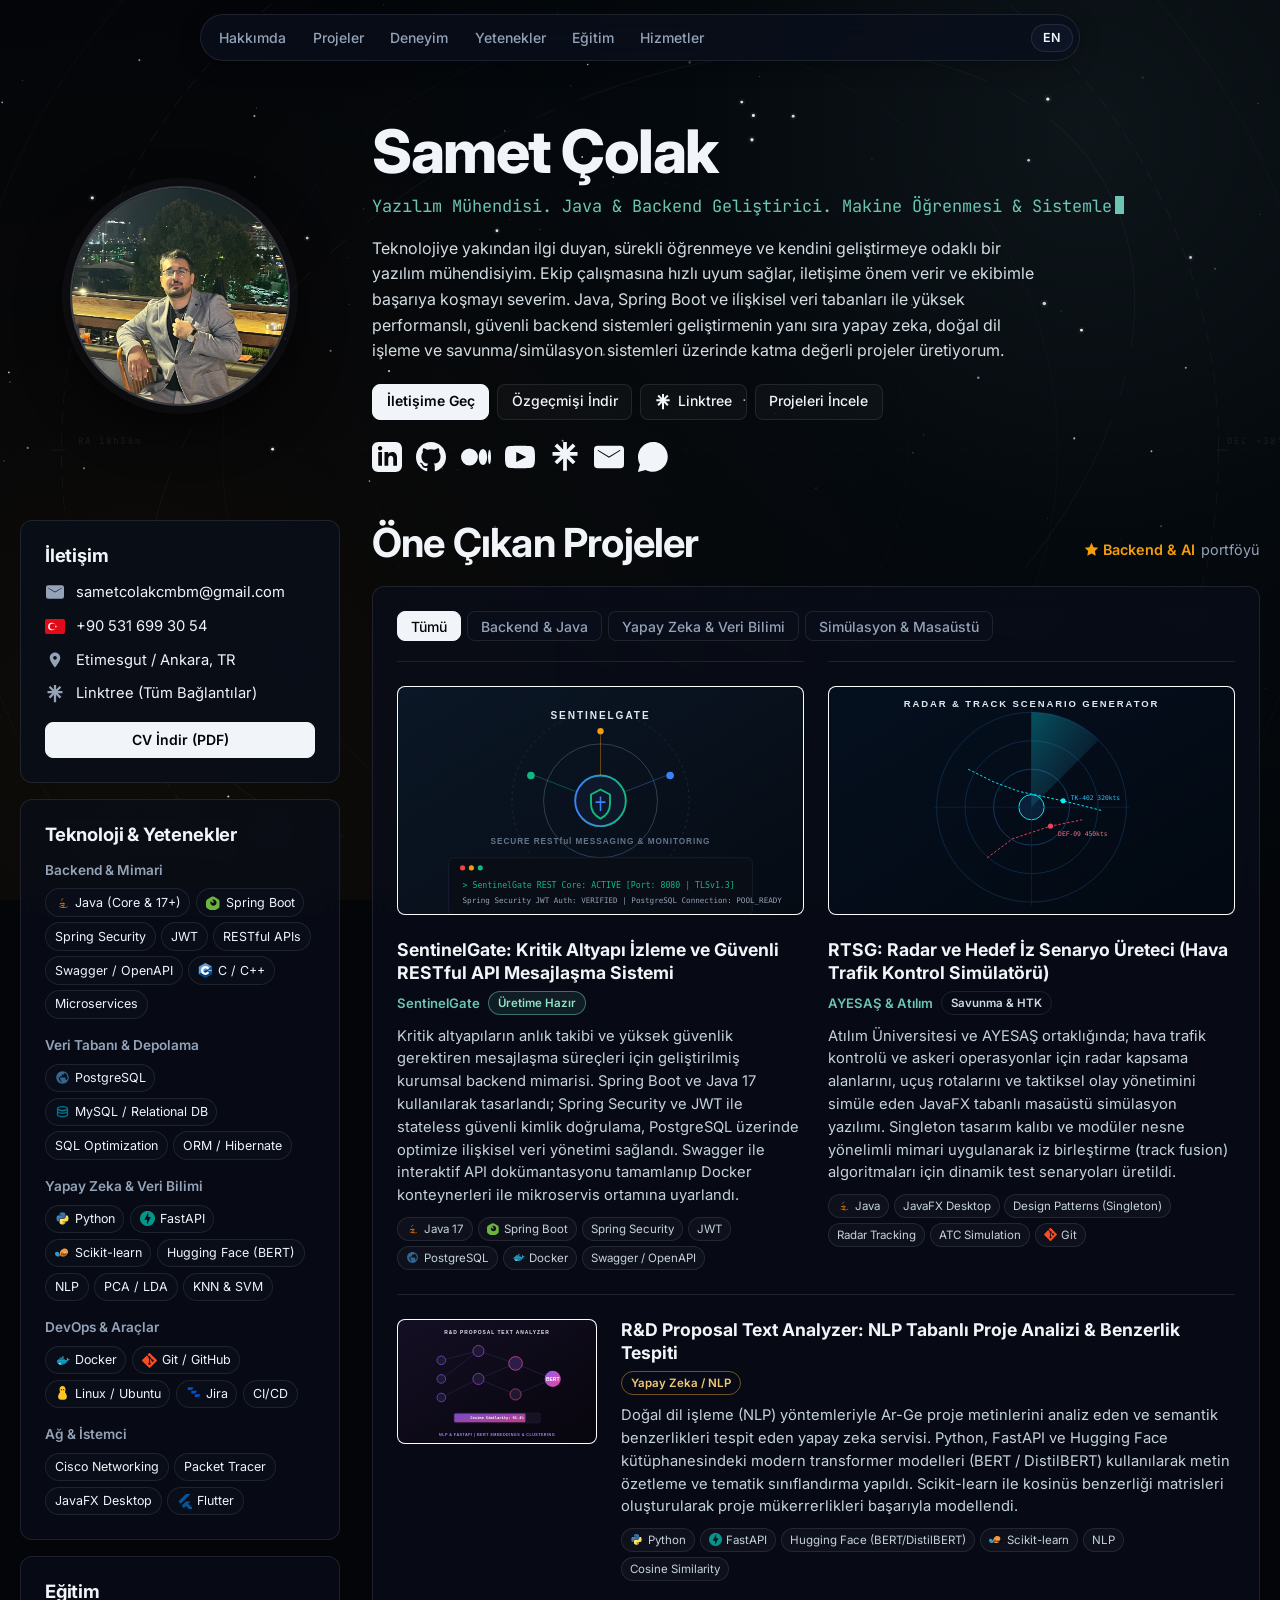
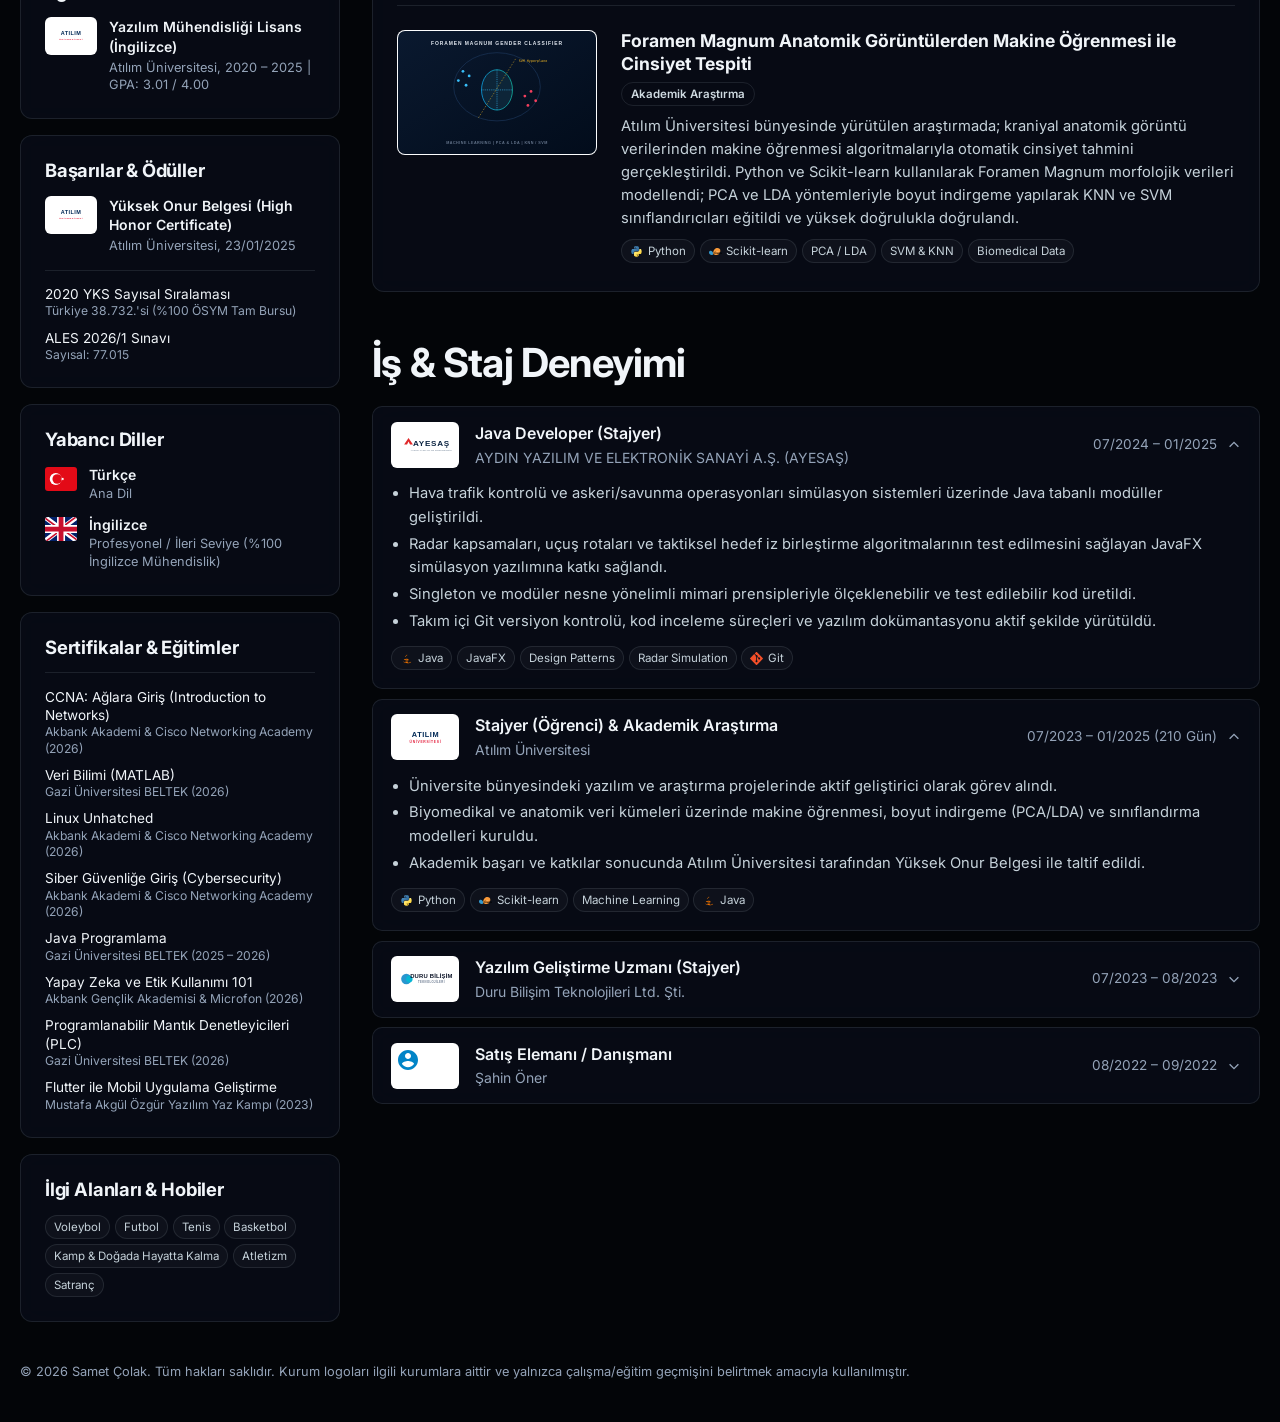
==== commit 2c43b523: "Remove associate degree in web design and coding from education and schema" ====
--- a/index.html
+++ b/index.html
@@ -40,8 +40,7 @@
     "https://sametttclk.github.io/linktree/"
   ],
   "alumniOf": [
-    {"@type": "CollegeOrUniversity", "name": "Atılım Üniversitesi"},
-    {"@type": "CollegeOrUniversity", "name": "Anadolu Üniversitesi"}
+    {"@type": "CollegeOrUniversity", "name": "Atılım Üniversitesi"}
   ],
   "knowsAbout": [
     "Java",
@@ -210,13 +209,6 @@
             <span class="org">Atılım Üniversitesi, 2020 – 2025 | GPA: 3.01 / 4.00</span>
           </span>
         </li>
-        <li>
-          <span class="mini"><img src="assets/img/logos/anadolu.svg" alt="Anadolu Üniversitesi" loading="lazy"></span>
-          <span class="edu-title">
-            <strong><span lang="en">Associate Degree in Web Design &amp; Coding</span><span lang="tr">Web Tasarımı ve Kodlama Ön Lisans</span></strong>
-            <span class="org">Anadolu Üniversitesi, 2022 – 2026 | GPA: 2.46 / 4.00</span>
-          </span>
-        </li>
       </ul>
     </section>
 
